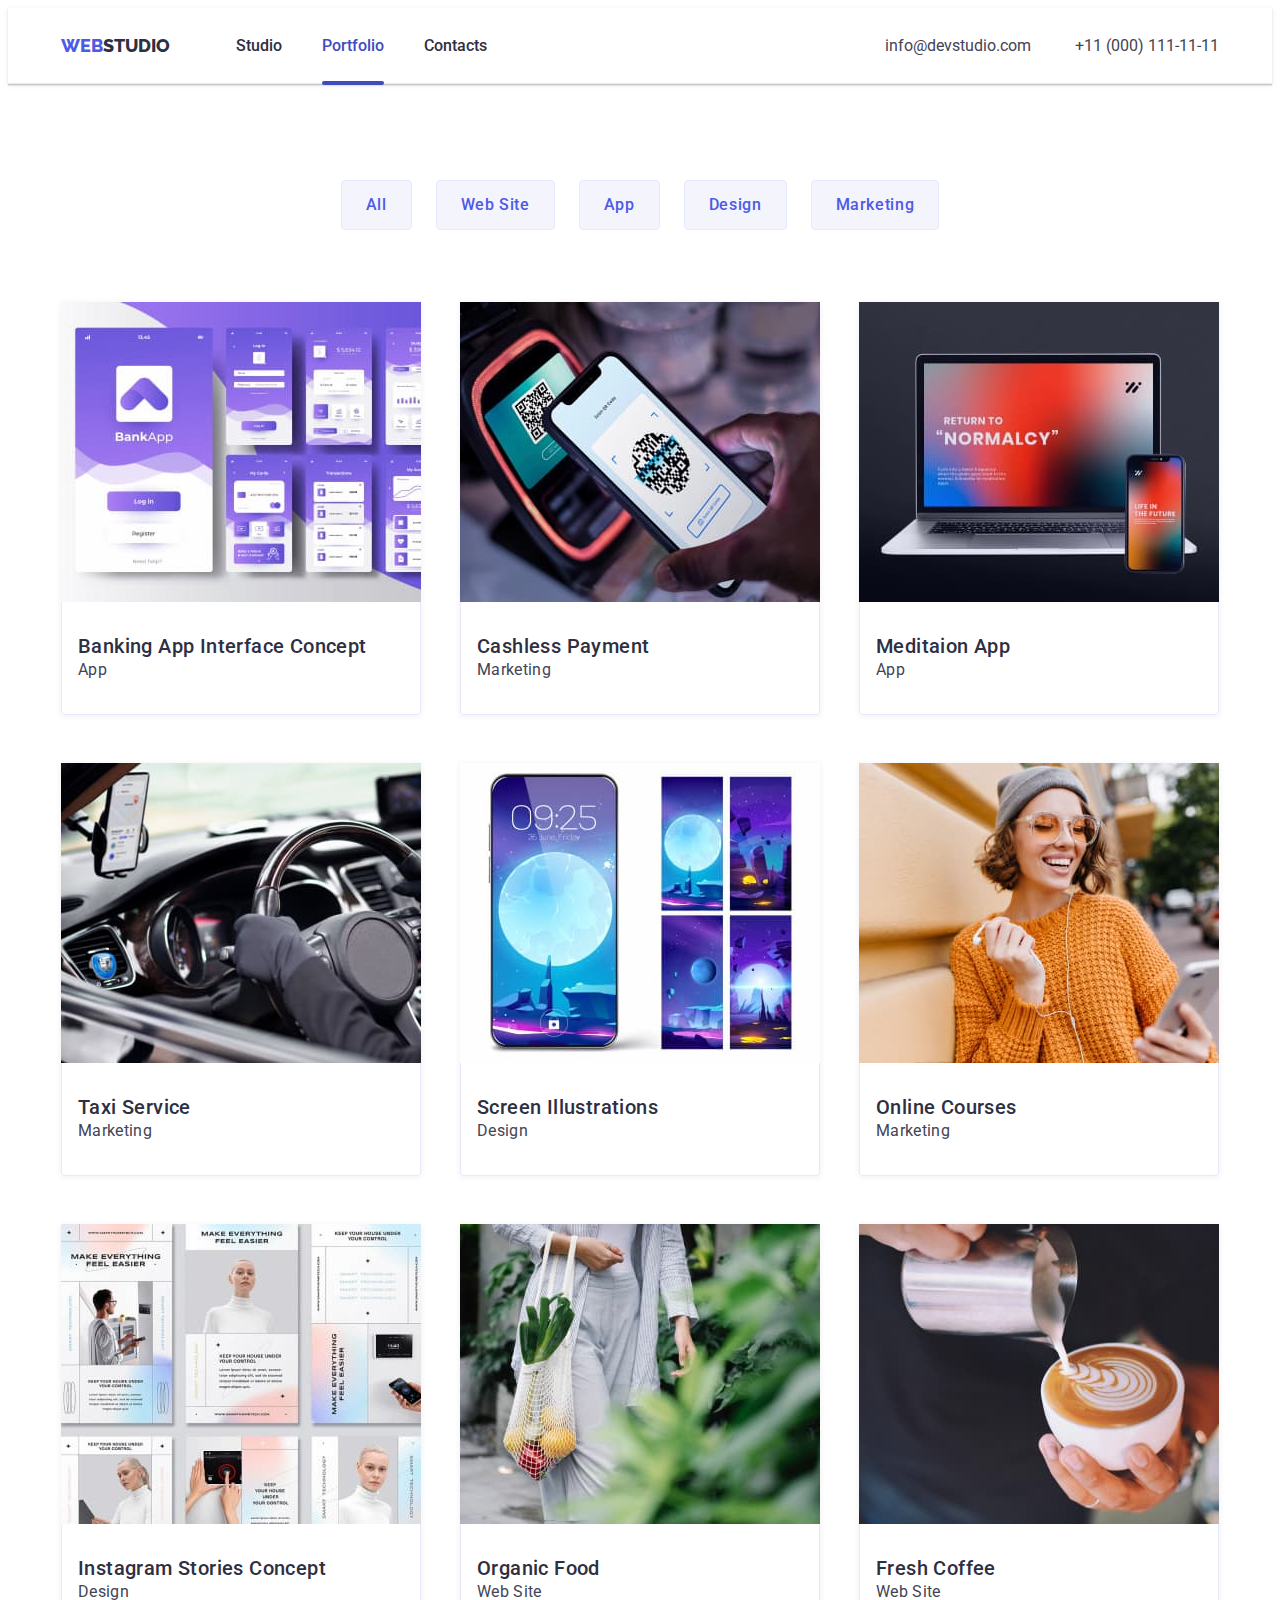
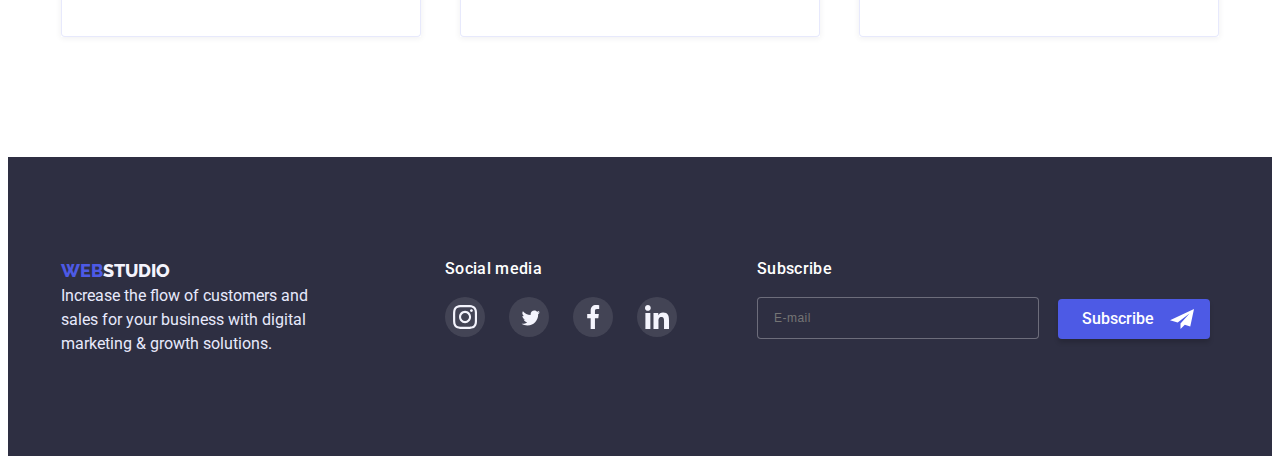
==== portfolio.html @ 5e6bcd5e "Initial commit" ====
<!DOCTYPE html>
<html lang="en">
  <head>
    <meta charset="UTF-8" />
    <meta http-equiv="X-UA-Compatible" content="IE=edge" />
    <meta name="viewport" content="width=device-width, initial-scale=1.0" />
    <title>Portfolio</title>
    <link rel="preconnect" href="https://fonts.googleapis.com" />
    <link rel="preconnect" href="https://fonts.gstatic.com" crossorigin />
    <link
      href="https://fonts.googleapis.com/css2?family=Raleway:wght@800&family=Roboto:wght@400;500;700&display=swap"
      rel="stylesheet"
    />
    <link rel="preconnect" href="https://fonts.googleapis.com" />
    <link rel="preconnect" href="https://fonts.gstatic.com" crossorigin />
    <link
      rel="stylesheet"
      href="https://cdnjs.cloudflare.com/ajax/libs/modern-normalize/1.0.0/modern-normalize.min.css"
      integrity="sha512-ISS7cAi1PEhQ8jnbJpJZMd29NlhNj4AWYyLOSp2CE/CsHxTCu+r+t0D2yoJudVrd0/8fTVPUVDzY5Tvli75u/g=="
      crossorigin="anonymous"
    />
    <link rel="stylesheet" href="./css/styles.css" />
  </head>

  <body class="tmp-brdr">
    <header class="header-section header-line tmp-brdr">
      <div class="container header-justify">
        <nav class="header-navigtion tmp-brdr block">
          <!--переходи по сайту-->
          <a href="./index.html" class="header-logo">
            <span class="header-logo-color">Web</span>Studio</a
          >

          <ul class="header-list list block">
            <li class="header-item tmp-brdr block">
              <a href="./index.html" class="header-link link">Studio</a>
            </li>
            <li class="header-item tmp-brdr block">
              <a href="./portfolio.html" class="header-link link aktive"
                >Portfolio</a
              >
            </li>
            <li class="header-item tmp-brdr block">
              <a href="" class="header-link link">Contacts</a>
            </li>
          </ul>
        </nav>
        <address class="header-retreat-raz">
          <ul class="list link">
            <li class="header-item tmp-brdr block-inline">
              <a href="mailto:info@devstudio.com" class="header-info link"
                >info@devstudio.com</a
              >
            </li>
            <li class="header-item tmp-brdr block-inline">
              <a href="tel:+110001111111" class="header-info link"
                >+11 (000) 111-11-11</a
              >
            </li>
          </ul>
        </address>
      </div>
    </header>

    <main>
      <section class="backdown-to-footer-prtf">
        <div class="container">
          <!--прихований заголовок-->
          <h1 class="visually-hidden">Portfolio</h1>
          <!-- список - набір радіо-кнопок-->

          <ul class="prtf-filtr list tmp-brdr prtf-block">
            <li class="prtf-block-dis">
              <button type="button" class="prtf-button-grunt">All</button>
            </li>
            <li class="prtf-block-dist">
              <button type="button" class="prtf-button-grunt">Web Site</button>
            </li>
            <li class="prtf-block-dist">
              <button type="button" class="prtf-button-grunt">App</button>
            </li>
            <li class="prtf-block-dist">
              <button type="button" class="prtf-button-grunt">Design</button>
            </li>
            <li class="prtf-block-dist">
              <button type="button" class="prtf-button-grunt">Marketing</button>
            </li>
          </ul>

          <!--фото наших робіт CARDS-->

          <ul class="list cards-block">
            <li class="card-list-item">
              <a href="" class="link card">
                <div class="card-list-wrapper">
                  <img                  
                    src="./images/project1-1.jpg"
                    alt="щось"
                    width="360"
                    height="300"
                  />
                  <p class="card-overlay">
                    14 Stylish and User-Friendly App Design Concepts · Task
                    Manager App · Calorie Tracker App · Exotic Fruit Ecommerce
                    App · Cloud Storage App
                  </p>
                </div>
                <div class="card-block-text">
                  <h2 class="cards-name">Banking App Interface Concept</h2>
                  <p class="cards-direction">App</p>
                </div>
              </a>
            </li>

            <li class="card-list-item">
              <a href="" class="link card">
                <div class="card-list-wrapper">
                  <img
                    src="./images/project1-2.jpg"
                    alt="щось"
                    width="360"
                    height="300"
                  />
                  <p class="card-overlay">
                    14 Stylish and User-Friendly App Design Concepts · Task
                    Manager App · Calorie Tracker App · Exotic Fruit Ecommerce
                    App · Cloud Storage App
                  </p>
                </div>
                <div class="card-block-text">
                  <h2 class="cards-name">Cashless Payment</h2>
                  <p class="cards-direction">Marketing</p>
                </div>
              </a>
            </li>

            <li class="card-list-item">
              <a href="" class="link card">
                <div class="card-list-wrapper">
                  <img
                    src="./images/project1-3.jpg"
                    alt="щось"
                    width="360"
                    height="300"
                  />
                  <p class="card-overlay">
                    14 Stylish and User-Friendly App Design Concepts · Task
                    Manager App · Calorie Tracker App · Exotic Fruit Ecommerce
                    App · Cloud Storage App
                  </p>
                </div>
                <div class="card-block-text">
                  <h2 class="cards-name">Meditaion App</h2>
                  <p class="cards-direction">App</p>
                </div>
              </a>
            </li>

            <li class="card-list-item">
              <a href="" class="link card">
                <div class="card-list-wrapper">
                  <img
                    src="./images/project2-1.jpg"
                    alt="щось"
                    width="360"
                    height="300"
                  />
                  <p class="card-overlay">
                    14 Stylish and User-Friendly App Design Concepts · Task
                    Manager App · Calorie Tracker App · Exotic Fruit Ecommerce
                    App · Cloud Storage App
                  </p>
                </div>
                <div class="card-block-text">
                  <h2 class="cards-name">Taxi Service</h2>
                  <p class="cards-direction">Marketing</p>
                </div>
              </a>
            </li>

            <li class="card-list-item">
              <a href="" class="link card">
                <div class="card-list-wrapper">
                  <img
                    src="./images/project2-2.jpg"
                    alt="щось"
                    width="360"
                    height="300"
                  />
                  <p class="card-overlay">
                    14 Stylish and User-Friendly App Design Concepts · Task
                    Manager App · Calorie Tracker App · Exotic Fruit Ecommerce
                    App · Cloud Storage App
                  </p>
                </div>
                <div class="card-block-text">
                  <h2 class="cards-name">Screen Illustrations</h2>
                  <p class="cards-direction">Design</p>
                </div>
              </a>
            </li>

            <li class="card-list-item">
              <a href="" class="link card">
                <div class="card-list-wrapper">
                  <img
                    src="./images/project2-3.jpg"
                    alt="щось"
                    width="360"
                    height="300"
                  />
                  <p class="card-overlay">
                    14 Stylish and User-Friendly App Design Concepts · Task
                    Manager App · Calorie Tracker App · Exotic Fruit Ecommerce
                    App · Cloud Storage App
                  </p>
                </div>
                <div class="card-block-text">
                  <h2 class="cards-name">Online Courses</h2>
                  <p class="cards-direction">Marketing</p>
                </div>
              </a>
            </li>

            <li class="card-list-item">
              <a href="" class="link card">
                <div class="card-list-wrapper">
                  <img
                    src="./images/project3-1.jpg"
                    alt="щось"
                    width="360"
                    height="300"
                  />
                  <p class="card-overlay">
                    14 Stylish and User-Friendly App Design Concepts · Task
                    Manager App · Calorie Tracker App · Exotic Fruit Ecommerce
                    App · Cloud Storage App
                  </p>
                </div>
                <div class="card-block-text">
                  <h2 class="cards-name">Instagram Stories Concept</h2>
                  <p class="cards-direction">Design</p>
                </div>
              </a>
            </li>

            <li class="card-list-item">
              <a href="" class="link card">
                <div class="card-list-wrapper">
                  <img
                    src="./images/project3-2.jpg"
                    alt="щось"
                    width="360"
                    height="300"
                  />
                  <p class="card-overlay">
                    14 Stylish and User-Friendly App Design Concepts · Task
                    Manager App · Calorie Tracker App · Exotic Fruit Ecommerce
                    App · Cloud Storage App
                  </p>
                </div>
                <div class="card-block-text">
                  <h2 class="cards-name">Organic Food</h2>
                  <p class="cards-direction">Web Site</p>
                </div>
              </a>
            </li>

            <li class="card-list-item">
              <a href="" class="link card">
                <div class="card-list-wrapper">
                  <img
                    src="./images/project3-3.jpg"
                    alt="щось"
                    width="360"
                    height="300"
                  />
                  <p class="card-overlay">
                    14 Stylish and User-Friendly App Design Concepts · Task
                    Manager App · Calorie Tracker App · Exotic Fruit Ecommerce
                    App · Cloud Storage App
                  </p>
                </div>
                <div class="card-block-text">
                  <h2 class="cards-name">Fresh Coffee</h2>
                  <p class="cards-direction">Web Site</p>
                </div>
              </a>
            </li>
          </ul>
        </div>
      </section>
    </main>

    <footer class="footer-grunt">
      <!--footer-->

      <div class="container">
        <div class="footer-block-block">
          <div class="footer-block">
            <a href="./portfolio.html" class="footer-logo-color">
              <span class="header-logo-color">Web</span>Studio
            </a>
            <p class="footer-text-color">
              Increase the flow of customers and sales for your business with
              digital marketing & growth solutions.
            </p>
          </div>
          <div class="footer-block-social">
            <h3 class="footer-block-social-title">Social media</h3>
            <ul class="footer-social-list list">
              <li class="footer-social-item">
                <a href="" class="footer-social-link link">
                  <svg class="footer-social-icon" width="24" height="24">
                    <use href="./images/icons.svg#icon-instagram"></use>
                  </svg>
                </a>
              </li>
              <li class="footer-social-item">
                <a href="" class="footer-social-link link">
                  <svg class="footer-social-icon" width="24" height="24">
                    <use href="./images/icons.svg#icon-twitter"></use>
                  </svg>
                </a>
              </li>
              <li class="footer-social-item">
                <a href="" class="footer-social-link link">
                  <svg class="footer-social-icon" width="24" height="24">
                    <use href="./images/icons.svg#icon-facebook"></use>
                  </svg>
                </a>
              </li>
              <li class="footer-social-item">
                <a href="" class="footer-social-link link">
                  <svg class="footer-social-icon" width="24" height="24">
                    <use href="./images/icons.svg#icon-linkedin"></use>
                  </svg>
                </a>
              </li>
            </ul>
          </div>

          <div class="footer-subscribe">
            <form class="footer-subscribe-contact-form">
              <div>
                <label for="email-foot" class="footer-subscribe-label">
                  <span class="footer-subscribe-label-text">Subscribe</span>
                  <div class="footer-subscribe-form-control">
                    <input
                      type="email"
                      class="footer-subscribe-form-input"
                      placeholder="E-mail"
                      name="email"
                      id="email-foot"                      
                    />
                  </label>
                  <div class="footer-subscribe-grop">
                    <button type="submit" class="footer-subscribe-btn footer-subscribe-button">
                      <p class="footer-subscribe-text-btn">Subscribe</p>
                      <svg class="footer-subscribe-btn-icon" width="24" height="24">
                        <use
                          href="./images/icons-optymisov.svg#icon-subscribe"
                        ></use>
                      </svg>
                    </button>
                  </div>
              </div>
            </form>
          </div>
        </div>
      </div>
    </footer>
  </body>
</html>
---- css/styles.css ----
/*кольори сайту*/
:root{
    --main-title-color: #ffffff;
    --accent-color-logo-grunt: #2E2F42;
    --accent-color-logo: #F4F4FD;
    --footer-text-color: #E7E9FC;
    --ourteam-grunt-foto: #F4F4FD;
    --advantages-ourteam-text: #434455;
    --heder-color-info: #434455;
    --color-button-link: #404BBF;
    --color-logo-button: #4D5AE5;
    --card-shadow: 0px 2px 1px -1px rgba(0, 0, 0, 0.2),
    0px 1px 1px 0px rgba(0, 0, 0, 0.14), 0px 1px 3px 0px rgba(0, 0, 0, 0.12);
    --color-tmp-brdr: #transparent ;
    --color-customers-ikons: #8e8f99;
    --color-footer-social-ikons: #f4f4fd;
    --color-footer-social-ikons-grunt-a:  rgba(255, 255, 255, 0.1);
    --color-footer-social-ikons-grunt: #31D0AA;
    --semofor-button-grunt: 300ms cubic-bezier(1, 0.04, 1, 1);
    --semofor-button-grun-customers:  300ms cubic-bezier(1, 0.04, 1, 1);
}



.header-line{
    border-bottom: 1px solid var(--footer-text-color);
    box-shadow: 0px 2px 1px rgba(46, 47, 66, 0.08), 0px 1px 1px rgba(46, 47, 66, 0.16), 0px 1px 6px rgba(46, 47, 66, 0.08);
}



    
.visually-hidden {  
    position: absolute;
    height: 1px;
    margin: -1px;
    border: 0;
    padding: 0;
    white-space: nowrap;
    clip-path: inset(100%);
    clip: rect(0 0 0 0);
    overflow: hidden;
    width: 1px;    
 }

body {
    font-family: 'Roboto' , sans-serif;
    background: var(--main-title-color);
    color: var(--advantages-ourteam-text);
}

h1,
h2,
h3,
h4,
h5,
h6,
p {
    margin: 0;
}

img {
    display: block;
    width: 100%;
    height: auto;
}

ul {
    margin-block-start: 0;
    margin-block-end: 0;
    padding-inline-start: 0;
    box-sizing: initial;
}

/*прибираємо крапочки*/
.list{
    list-style: none;
}

/* відступи і центрування для Li текста*/

.li-inline-block{
    width: 264px;
    display: inline-block; 
} 

.li-block-dist{
    margin-left: 24px;
} 

.li-block-dist:first-child{
    margin-left: 0;
}

/*прибираємо підкреслення і нахил */
.link{
    text-decoration: none;
    font-style: normal;
}

/* тимчасово задаємо кордон елементу */
.tmp-brdr{
    /* outline: 2px solid tomato; */
    outline: 2px solid var(--color-tmp-brdr);
} 

.block{
    display: flex;
    justify-content: space-between;
    align-items: center;
}

.block-inline{
    display: inline-block;
}

.container{
    width: 1158px;
    margin-left: auto;
    margin-right: auto;
    padding-left: 15px;
    padding-right: 15px;
}

.header-section{
    padding-top: 24px;
    padding-bottom: 24px;
    
}

.header-justify{
    display: flex;
    justify-content: space-between;
    align-items: center;
} 

.header-logo{
    font-family: 'Raleway' , sans-serif;    
    font-weight: 800;
    font-size: 18px;
    line-height: 1.5;
    text-transform: uppercase;
    color: var(--accent-color-logo-grunt);
    text-decoration: none;
    margin-right: 26px;
}

.header-logo-color{
    color: var(--color-logo-button); 
}

.header-list{
    margin-block-start: 0;
    margin-block-end: 0;
}

.header-link{      
    font-weight: 500;
    font-size: 16px;
    line-height: 1.5;
    color: var(--accent-color-logo-grunt);
    position: relative; 
}

.header-link:hover,
.header-link:focus{
    color: var(--color-button-link);
}

.header-link.aktive{
    color: var(--color-button-link);
}

.header-link.aktive::after{    
    content: '';
    width: 100%;
    height: 4px;
    border-radius: 4px;
    background-color: var(--color-button-link);
    position: absolute;
    bottom: -27px;
    left: 0;
}

.header-retreat-raz{
    margin-left: 242px;
    margin-block-start: 0;
    margin-block-end: 0;
}

.header-item{
    margin-left: 40px;
    /* position: relative; */
}

.header-info{
    font-size: 16px;
    line-height: 1.5;
    color: var(--heder-color-info);    
}

.header-info:hover,
.header-info:focus{
    color: var(--color-button-link);   
}

/*hero image*/

.hero-section{
    max-width: 1440px;
    margin-left: auto;
    margin-right: auto;
    background-color: var(--accent-color-logo-grunt);
    padding-bottom: 192px;
    padding-top: 192px;
    background-image: linear-gradient(rgba(46, 47, 66, 0.7), rgba(46, 47, 66, 0.7)), url(../images/people-office.jpg);
    background-repeat: no-repeat;
    background-position: center;
    background-size: 1440px;
}

.hero-image{    
    font-weight: 700;
    font-size: 56px;
    line-height: 1.1;
    color: var(--main-title-color);
    text-align: center;
    width: 520px;
    margin: 0 auto;
    padding-bottom: 43px;
}

.hero-image-btn{    
    font-family: 'Roboto' , sans-serif;
    padding: 16px 32px;
    font-weight: 500;
    font-size: 16px;
    line-height: 1.5;
    display: flex;
    align-items: center;
    color: var(--main-title-color);
    margin: 0 auto;
    cursor: pointer;
    border-radius: 4px;
    border: 1px solid var(--color-tmp-brdr);
}

  .hero-button{
    background-color: var(--color-logo-button); 
    transition: var(--semofor-button-grunt);   
}

  .hero-button:hover ,
  .hero-button:focus {
    background-color: var(--color-button-link);
  }
  
   /*переваги*/
.hero-advantages-section{
    margin-left: auto;
    margin-right: auto;
    padding-top: 120px;
    padding-bottom: 120px;
     
}

/*----  діаграма ----*/

.hero-advantages-list{
    display: flex;
    gap: 24px;
    justify-content: center;
    align-items: center;
    margin-bottom: 8px;
    background-color: var(--color-footer-social-ikons);
    border-radius: 4px;
    padding: 24px 0;
    color: var(--accent-color-logo-grunt);
}

.hero-advantages-icon{
    fill: currentColor;
}

/*напрямок*/
.hero-advantages-direction{
    font-weight: 500;
    font-size: 20px;
    line-height: 1.2;
    color: var(--accent-color-logo-grunt);
}

.hero-advantages-text{
    font-size: 16px;
    line-height: 1.5;
    color: var(--advantages-ourteam-text);
}

/*Що ми робимо-напрямок*/
.wedoing-direction-section{
    padding-bottom: 120px;
}

.wedoing-direction-text{
    font-weight: 700;
    font-size: 36px;
    line-height: 1.11;
    letter-spacing: 0.02em;
    color: var(--accent-color-logo-grunt); 
    text-align: center; 
    margin-bottom: 72px; 
}

/*наша команда*/
.ourteam-section{
    padding-top: 120px;
    padding-bottom: 110px;
    background-color: var(--accent-color-logo);
} 

.ourteam-title{
    font-weight: 700;
    font-size: 36px;
    line-height: 1.1;
    color: var(--accent-color-logo-grunt);
    text-align: center;    
    margin-bottom: 72px;
}

.ourteam-item-grunt{
    background: var(--main-title-color);
    box-shadow: 0px 1px 6px rgba(46, 47, 66, 0.08), 0px 1px 1px rgba(46, 47, 66, 0.16), 0px 2px 1px rgba(46, 47, 66, 0.08);
    border-radius: 0px 0px 4px 4px;;
}

.ourteam-block-man{
    padding: 32px 0;
}

.ourteam-name{
    font-weight: 500;
    font-size: 20px;
    line-height: 1.2;
    color: var(--accent-color-logo-grunt);
    text-align: center;
}

.ourteam-function{
    font-size: 16px;
    line-height: 1.5;
    color: var(--advantages-ourteam-text);
    text-align: center;
}

.ourteam-social-list{
    display: flex;
    gap: 24px;
    justify-content: center;
    margin-top: 8px;
}

.ourteam-social-item{
    width: 40px;
    height: 40px;
}

.ourteam-social-link{
    display: flex;
    justify-content: center;
    align-items: center;
    width: 100%;
    height: 100%;
    border-radius: 50%;
    background-color: var(--color-logo-button);
    color: var(--main-title-color);
    transition: var(--semofor-button-grunt);
}

.ourteam-social-link:hover,
.ourteam-social-link:focus{
    background-color: var(--color-button-link);
}

.ourteam-social-icon{
    width: 18px;
    height: 18px;
    fill: currentColor;
}

/*---- наші замовники ----*/

.customers-section{
    padding-top: 130px;
    padding-bottom: 120px;
}

.customers-list{
    display: flex;
    gap: 24px;
    justify-content: center;
}

.customers-title{
    font-weight: 700;
    font-size: 36px;
    line-height: 1.11;
    text-align: center;
    letter-spacing: 0.02em;
    text-transform: capitalize;
    color: var(--accent-color-logo-grunt);
    margin-bottom: 72px;
}

.customers-item{
   
}

.customers-link{
    display: flex;
    justify-content: center;
    align-items: center;
    color: var(--color-customers-ikons);
    border: 1px solid var(--color-customers-ikons);
    border-radius: 4px;
    width: 168px;
    height: 88px;
    transition: color var(--semofor-button-grun-customers), border var(--semofor-button-grun-customers);
}

.customers-link:hover,
.customers-link:focus{
    color: var(--color-button-link);
    border: 1px solid var(--color-button-link)
}

.customers-icon{
    width: 104px;
    height: 56px;
    fill: currentColor;
}




/*footer*/
.footer-grunt{    
    background: var(--accent-color-logo-grunt);
    padding-top: 100px;
    padding-bottom: 100px;
}

.backdown-to-footer-prtf{
    padding-top: 96px;
    padding-bottom: 120px;
}

.footer-block-block{
    display: flex;
}

.footer-block{
    width: 264px;
    display: inline-block;
}  

.footer-logo-color{
    color: var(--accent-color-logo);
    font-family: 'Raleway' , sans-serif;    
    font-weight: 800;
    font-size: 18px;
    line-height: 1.5;
    text-transform: uppercase;
    text-decoration: none;
}

.footer-text-color{
    font-size: 16px;
    line-height: 1.5;
    color: var(--footer-text-color);
}

.footer-block-social{
    display: inline-block;
    margin-left: 120px;
    margin-right: 80px;
}

.footer-block-social-title{
    font-weight: 500;
    font-size: 16px;
    line-height: 1.5;
    letter-spacing: 0.02em;
    color: var(--main-title-color);
    margin-bottom: 16px;

}

.footer-social-list{
    display: flex;
    gap: 24px;
    justify-content: center;
    align-items: center;
    margin-top: 8px;
}

.footer-social-item{
    width: 40px;
    height: 40px; 
}

.footer-social-link{
    display: flex;
    justify-content: center;
    align-items: center;
    width: 100%;
    height: 100%; 
    border-radius: 50%;
    background-color: var(--color-footer-social-ikons-grunt-a);
    color: var(--color-footer-social-ikons);
    transition: background-color var(--semofor-button-grunt), color var(--semofor-button-grunt);
}

.footer-social-link:hover,
.footer-social-link:focus{
    background-color: var(--color-footer-social-ikons-grunt);
    color: var(--accent-color-logo-grunt);
}

.footer-social-icon{
   fill: currentColor;
    width: 24px;
    height: 24px;
}

/* ----- subscribe -----*/

.footer-subscribe{}

.footer-subscribe-contact-form{
    width: 453px;
    height: 80px;
}


.footer-subscribe-form-input{
    min-width: 264px;
    height: 40px;
    padding: 0 0 0 16px;
    border: 1px solid rgba(255, 255, 255, 0.3);
    border-radius: 4px;
    position: absolute;
    bottom: -58px;
    left: 0;
    background-color: #2E2F42;
    font-size: 12px;
    line-height: 2;
    display: flex;
    align-items: center;
    letter-spacing: 0.04em;
    color: rgba(255, 255, 255, 0.6);
}

.footer-subscribe-form-input:focus-visible{
    outline: none;
}

.footer-subscribe-label{
    display: block;
}

.footer-subscribe-label-text{
    font-weight: 500;
    font-size: 16px;
    line-height: 1.5;
    letter-spacing: 0.02em;
    color: #FFFFFF;   
}

.footer-subscribe-form-control{
    position: relative;
}

.footer-subscribe-grop{
    margin-left: 24px;
}

.footer-subscribe-btn{    
    font-family: 'Roboto' , sans-serif;
    padding: 8px 16px 8px 24px;
    font-weight: 500;
    font-size: 16px;
    line-height: 1.5;
    display: flex;
    align-items: center;
    color: var(--main-title-color);
    margin: 0 auto;
    cursor: pointer;
    border-radius: 4px;
    border: 1px solid var(--color-tmp-brdr);
    box-shadow: 0px 4px 4px rgba(0, 0, 0, 0.15);
    position: absolute;
    right: 0;
    bottom: -58px;
}


.footer-subscribe-text-btn{
    max-width: 165px;
    margin-right: 16px;
}

.footer-subscribe-btn-icon{
    background-color: var(--color-logo-button);
    fill: #ffffff;
    transition: var(--semofor-button-grunt);
}

.footer-subscribe-button{
    background-color: var(--color-logo-button); 
    transition: var(--semofor-button-grunt);    
}

.footer-subscribe-button:hover,
.footer-subscribe-button:focus{
    background-color: var(--color-button-link);
}

.footer-subscribe-button:hover  .footer-subscribe-btn-icon,
.footer-subscribe-button:focus  .footer-subscribe-btn-icon{
    background-color: var(--color-button-link);
}


/*------ portfolio -----*/

        /* ----  button  ---- */
.prtf-filtr{
    margin-bottom: 72px;
    justify-content: center;
}

.prtf-block{
    display: flex;
}

.prtf-block-dist{
    margin-left: 24px;
} 

.prtf-block-dist:first-child{
    margin-left: 0;
}


.prtf-button-grunt{
    font-family: 'Roboto' , sans-serif;
    padding: 12px 24px;
    font-weight: 500;
    font-size: 16px;
    line-height: 1.5;
    letter-spacing: 0.04em;
    border-radius: 4px;
    background-color: var(--ourteam-grunt-foto);
    color: var(--color-logo-button);
    border: 1px solid var(--footer-text-color);
    cursor: pointer;
    transition: var(--semofor-button-grunt);
}

.prtf-button-grunt:hover,
.prtf-button-grunt:focus{
    background-color: var(--color-button-link);
    color: var(--ourteam-grunt-foto);
    box-shadow: 0px 3px 1px rgba(0, 0, 0, 0.1), 0px 2px 1px rgba(0, 0, 0, 0.08), 0px 2px 2px rgba(0, 0, 0, 0.12);
    border-color: var(--color-button-link);
}

/* фото наших робіт CARDS */

.cards-block{
    display: flex;
    flex-wrap: wrap;
    justify-content: space-between;
    row-gap: 48px;
}

.card{
    box-shadow: 0px 1px 6px rgba(46, 47, 66, 0.08);
    display: block;
}

.card:hover, 
.card:focus{
    box-shadow: 0px 1px 6px rgba(46, 47, 66, 0.08), 0px 1px 1px rgba(46, 47, 66, 0.16), 0px 2px 1px rgba(46, 47, 66, 0.08);
} 

.card-list-wrapper{
    position: relative;
    overflow: hidden;
}

.card-overlay { 
    position: absolute;  
     left: 0;
     top: 0;
     width: 100%;
     height: 100%;
    font-size: 16px;
    line-height: 1.5;
    letter-spacing: 0.02em;
    color: #F4F4FD;
    background: var(--color-logo-button);
    padding-top: 40px;
    padding-left: 32px;
    padding-right: 32px;
    padding-bottom: 164px;
    overflow: auto;
    transform:translate(0, 100%);
    transition: transform 500ms linear;
}

.card-list-item:hover .card-overlay{
    transform:translate(0, 0);
}

.card-block-text{
    padding: 32px 0 32px 16px;
    border-bottom-left-radius: 4px;
    border-bottom-right-radius: 4px;
    overflow: hidden; 
    border-left: 1px solid #E7E9FC;
    border-right: 1px solid #E7E9FC;
    border-bottom: 1px solid #E7E9FC;
}

.cards-name{    
    font-weight: 500;
    font-size: 20px;
    line-height: 1.2;
    letter-spacing: 0.02em; 
    color: var(--accent-color-logo-grunt);   
}

.cards-direction{
    font-size: 16px;
    letter-spacing: 0.02em;    
    line-height: 1.5;
    color: var(--advantages-ourteam-text);    
}

/*----- modal Window -----*/

.modal-backdrop{
    position: fixed;
    top: 0;
    left: 0;
    z-index: 100;
    width: 100%;
    height: 100%;
    background-color: rgba(46, 47, 66, 0.4);
    transition: opacity 750ms cubic-bezier(0.4, 0, 0.2, 1), visibility 750ms cubic-bezier(0.4, 0, 0.2, 1);  
}

.modal-modal{
    width: 408px;
    height: 584px;
    background-color: #FCFCFC;
    box-shadow: 0px 1px 1px rgba(0, 0, 0, 0.14), 0px 1px 3px rgba(0, 0, 0, 0.12), 0px 2px 1px rgba(0, 0, 0, 0.2);
    border-radius: 4px;
    position: absolute;
    top: 50%;
    left: 50%;
    transform: translate(-50%, -50%);
}

.modal-close-btn{
    position: absolute;
    top: 24px;
    right: 24px;
    display: flex;
    justify-content: center;
    align-items: center;
    background: #E7E9FC;
    border: 1px solid rgba(0, 0, 0, 0.1);
    padding: 0;
    border-radius: 50%;
    height: 24px;
    width: 24px;
    cursor: pointer;
    transition: var(--semofor-button-grunt);
}

.modal-close-btn-icon{    
    background: #E7E9FC;
    /* outline: none; */
    transition: var(--semofor-button-grunt);
}

.modal-close-btn:hover,
.modal-close-btn:focus{
    border-color: var(--color-button-link);
    background-color: var(--color-button-link);
}

.modal-close-btn:hover  .modal-close-btn-icon,
.modal-close-btn:focus  .modal-close-btn-icon{
    background-color: var(--color-button-link);
    fill: var(--footer-text-color);
} 

.modal-backdrop.is-hidden{
    visibility: hidden;
    opacity: 0;
    pointer-events: none;

}

.modal-grup{
    margin-top: 70px;
    margin-bottom: 26px;
}

.modal-grup-text{
    font-weight: 500;
    font-size: 16px;
    line-height: 1.5;
    text-align: center;
    letter-spacing: 0.02em;
    color: #2E2F42;
    /* margin-block-start: 0;
    margin-block-end: 0;
    width: 360px; */
    height: 24px;
    margin-bottom: 16px;
}

.modal-contact-form{
    width: 360px;
    min-height: 300px;
    margin: 0 auto;
    margin-bottom: 8px;
    /* border: none; */
}

.modal-label{
    display: block;
}

.modal-label-text{
    font-size: 12px;
    line-height: 1.33;
    letter-spacing: 0.04em;
    color: #8E8F99;    
}

.modal-form-control{
    position: relative;
}

.modal-contact-form-input{
    width: 100%;
    height: 40px;
    margin-bottom: 8px;
    padding-left: 40px;
    border: 1px solid rgba(33, 33, 33, 0.2);
    outline:none;
    border-radius: 4px;
}

.modal-contact-form-input:focus,
.modal-contact-form-input:hover{
    border-color: var(--color-logo-button);
}

.modal-contact-form-input:focus + .modal-icon{
    fill: var(--color-logo-button);
}

.modal-icon{  
    display: flex;  
    fill: currentColor;
    width: 22px;
    height: 24px;   
    position: absolute;   
    left: 10px;
    top: 42%;
    transform: translateY(-50%);
}

.modal-for-message{
    width: 100%;
    min-height: 120px;
    margin-bottom: 16px;
    padding: 10px;
    resize: none;
    border: 1px solid rgba(33, 33, 33, 0.2);
}

.modal-for-message:focus-visible{
    outline: none;
}

.modal-for-message:focus, 
.modal-for-message:hover{
    border-color: var(--color-logo-button); 
} 

.modal-form-check{
        
}

.modal-form-check-privacy{
    font-size: 12px;
    line-height: 1.33;
    letter-spacing: 0.04em;
    color: #757575;
    text-align: right;
    display: flex;
    align-items: center;
    margin-bottom: 24px;
}

.modal-form-check-privacy-line{
    text-decoration-line: underline;
    color: #4D5AE5;
}

.modal-form-check-privacy::before{
    display: block;
    width: 16px;
    height: 16px;
    border: 1px solid var(--accent-color-logo-grunt);
    content: '';
    cursor: pointer;
    border-radius: 4px;
    margin-right: 8px;
}

.modal-form-check:checked + .modal-form-check-privacy::before{
    background-image: url(../images/Property-click.svg);
    transition: var(--semofor-button-grunt);
}

.modal-form-check:hover + .modal-form-check-privacy::before,
.modal-form-check:focus + .modal-form-check-privacy::before{
    outline: 1.25px solid #9747FF;
    transition:  var(--semofor-button-grunt);
}

.modal-image-btn{    
    font-family: 'Roboto' , sans-serif;
    padding: 16px 32px;
    font-weight: 500;
    font-size: 16px;
    line-height: 1.5;
    display: flex;
    align-items: center;
    color: var(--main-title-color);
    margin: 0 auto;
    cursor: pointer;
    border-radius: 4px;
    border: 1px solid var(--color-tmp-brdr);
    box-shadow: 0px 4px 4px rgba(0, 0, 0, 0.15);
}

.modal-text-btn{
    min-width: 105px;
}

.modal-button{
    background-color: var(--color-logo-button); 
    transition: var(--semofor-button-grunt);    
}

.modal-button:hover ,
.modal-button:focus {
    background-color: var(--color-button-link);
  }
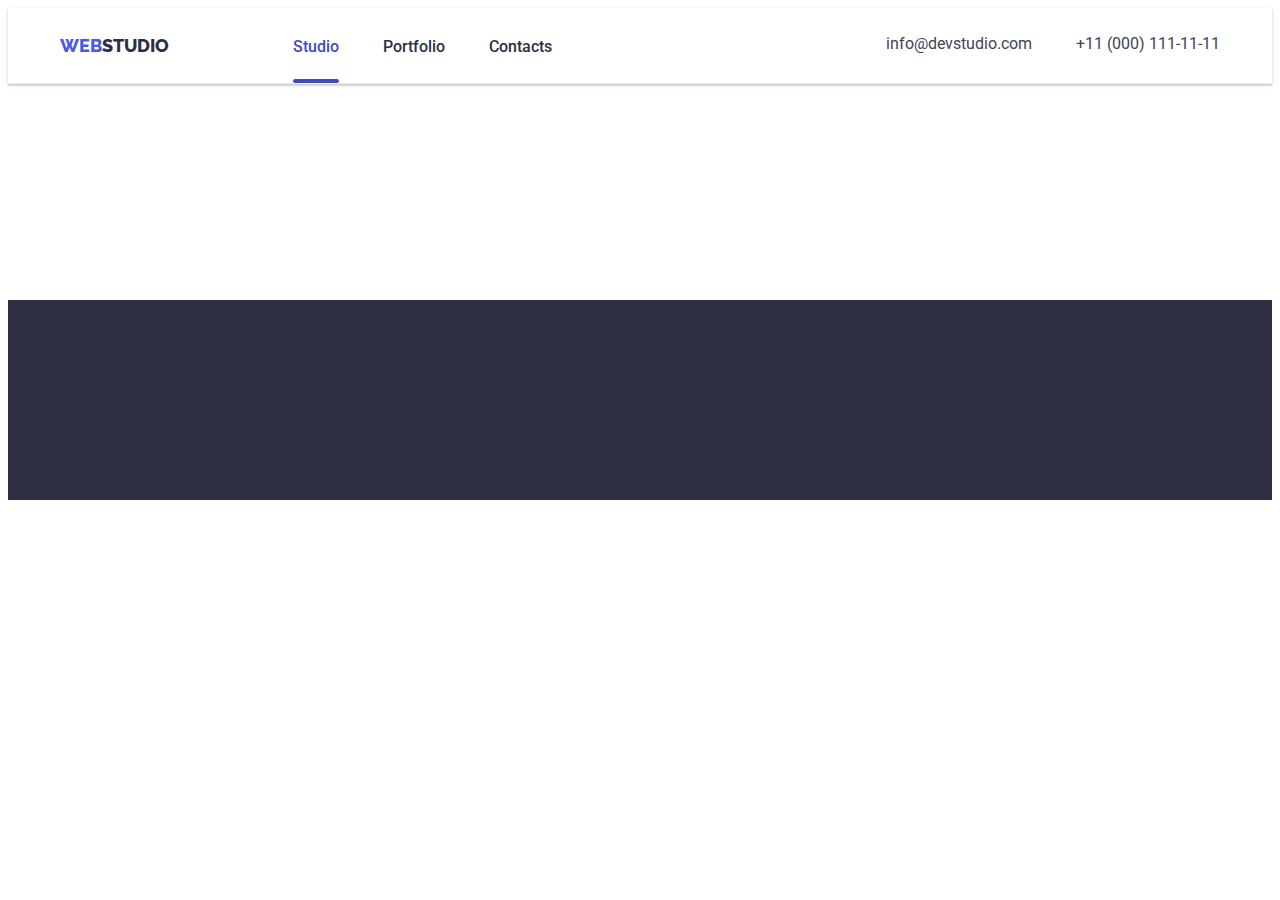
==== commit 37920190: "initial commit" ====
--- a/portfolio.html
+++ b/portfolio.html
@@ -19,34 +19,47 @@
       integrity="sha512-ISS7cAi1PEhQ8jnbJpJZMd29NlhNj4AWYyLOSp2CE/CsHxTCu+r+t0D2yoJudVrd0/8fTVPUVDzY5Tvli75u/g=="
       crossorigin="anonymous"
     />
+    <link rel="stylesheet" href="./css/modal.css" />
+    <link rel="stylesheet" href="./css/tablet.css" />
+    <link rel="stylesheet" href="./css/desktop.css" />
     <link rel="stylesheet" href="./css/styles.css" />
   </head>
 
   <body class="tmp-brdr">
     <header class="header-section header-line tmp-brdr">
-      <div class="container header-justify">
-        <nav class="header-navigtion tmp-brdr block">
-          <!--переходи по сайту-->
-          <a href="./index.html" class="header-logo">
-            <span class="header-logo-color">Web</span>Studio</a
-          >
-
-          <ul class="header-list list block">
-            <li class="header-item tmp-brdr block">
-              <a href="./index.html" class="header-link link">Studio</a>
-            </li>
-            <li class="header-item tmp-brdr block">
-              <a href="./portfolio.html" class="header-link link aktive"
-                >Portfolio</a
-              >
-            </li>
-            <li class="header-item tmp-brdr block">
-              <a href="" class="header-link link">Contacts</a>
-            </li>
-          </ul>
-        </nav>
+      <div class="container header-flex">
+        <div class="header-justify">
+          <nav class="tmp-brdr block block-modal">
+            <!--переходи по сайту-->
+            <a href="./index.html" class="header-logo">
+              <span class="header-logo-color">Web</span>Studio</a
+            >
+
+            <ul class="header-list list block">
+              <li class="header-item tmp-brdr block">
+                <a href="./index.html" class="header-link link aktive"
+                  >Studio</a
+                >
+              </li>
+              <li class="header-item tmp-brdr block">
+                <a href="./portfolio.html" class="header-link link"
+                  >Portfolio</a
+                >
+              </li>
+              <li class="header-item tmp-brdr block">
+                <a href="" class="header-link link">Contacts</a>
+              </li>
+            </ul>
+          </nav>
+          <button type="button" class="modal-menu-button">
+            <svg class="modal-burger-color" width="32" height="32">
+              <use href="./images/icons-optymisov.svg#icon-burger-menu"></use>
+            </svg>
+          </button>
+        </div>
+
         <address class="header-retreat-raz">
-          <ul class="list link">
+          <ul class="list link header-list-address">
             <li class="header-item tmp-brdr block-inline">
               <a href="mailto:info@devstudio.com" class="header-info link"
                 >info@devstudio.com</a
@@ -69,7 +82,7 @@
           <h1 class="visually-hidden">Portfolio</h1>
           <!-- список - набір радіо-кнопок-->
 
-          <ul class="prtf-filtr list tmp-brdr prtf-block">
+          <!-- <ul class="prtf-filtr list tmp-brdr prtf-block">
             <li class="prtf-block-dis">
               <button type="button" class="prtf-button-grunt">All</button>
             </li>
@@ -85,11 +98,11 @@
             <li class="prtf-block-dist">
               <button type="button" class="prtf-button-grunt">Marketing</button>
             </li>
-          </ul>
+          </ul> -->
 
           <!--фото наших робіт CARDS-->
 
-          <ul class="list cards-block">
+          <!-- <ul class="list cards-block">
             <li class="card-list-item">
               <a href="" class="link card">
                 <div class="card-list-wrapper">
@@ -287,15 +300,14 @@
                 </div>
               </a>
             </li>
-          </ul>
+          </ul> -->
         </div>
       </section>
     </main>
 
     <footer class="footer-grunt">
-      <!--footer-->
-
-      <div class="container">
+      
+      <!-- <div class="container">
         <div class="footer-block-block">
           <div class="footer-block">
             <a href="./portfolio.html" class="footer-logo-color">
@@ -338,9 +350,9 @@
                 </a>
               </li>
             </ul>
-          </div>
-
-          <div class="footer-subscribe">
+          </div> -->
+
+          <!-- <div class="footer-subscribe">
             <form class="footer-subscribe-contact-form">
               <div>
                 <label for="email-foot" class="footer-subscribe-label">
@@ -366,7 +378,7 @@
                   </div>
               </div>
             </form>
-          </div>
+          </div> -->
         </div>
       </div>
     </footer>
--- a/css/modal.css
+++ b/css/modal.css
@@ -0,0 +1,75 @@
+.container{
+    width: 100%;  
+    padding-left: 16px;
+    padding-right: 16px;
+    /* background-color: rgb(176, 205, 205); */
+} 
+
+@media screen and (min-width: 480px) {
+    .container{
+        width: 428px;
+        margin-left: auto;
+        margin-right: auto;
+    }
+    
+}
+
+@media screen and (min-width: 767px) {
+    .modal-menu-button{
+        display: none;
+    }
+    .header-section{
+        padding-top: 16px;
+        padding-bottom: 16px;        
+    }
+}
+
+button{
+    padding: 0;
+    border-width: 0;
+    /* writing-mode: 0; */
+}
+
+.modal-burger-color{
+    /* fill: currentColor; */
+    background-color: #fff;
+    width: 40px;
+    height: 32px;
+}
+
+@media screen and (max-width: 767px) {
+    .header-list{
+        display: none;
+    }
+}
+
+@media screen and (max-width: 767px) {
+    .header-list-address{
+        display: none;
+    }
+}
+
+ .header-justify{
+    display: flex;
+    justify-content: space-between;
+    align-items: center;
+} 
+
+/*hero image*/
+
+.hero-section{
+    background-image: linear-gradient(rgba(46, 47, 66, 0.7), rgba(46, 47, 66, 0.7)),url(../images/mobile-hero-img-1x.jpg);
+    height: 432px;
+}
+
+@media screen and (min-device-pixel-ratio: 2) and  (max-width: 767px), 
+screen and (min-resolution: 192dpi) and  (max-width: 767px),
+screen and (min-resolution: 2dppx) and  (max-width: 767px)
+{
+    .hero-section{
+        background-image: linear-gradient(rgba(46, 47, 66, 0.7), rgba(46, 47, 66, 0.7)),url(../images/mobile-hero-img-2x.jpg);
+        height: 432px;
+    }
+}
+ 
+
--- a/css/tablet.css
+++ b/css/tablet.css
@@ -0,0 +1,49 @@
+.container{
+    /* width: 100%;  
+    padding-left: 16px;
+    padding-right: 16px; */
+} 
+
+@media screen and (min-width: 767px) {
+    .container{
+        width: 736px;
+        /* background-color: rgb(128, 174, 128); */
+    }
+    .block{
+        display: inline-block;
+    }
+    .header-item{
+        margin-left: 40px;
+    }
+    .header-info{
+        font-size: 12px;
+        line-height: 1.33;        
+    }
+    .header-flex{
+        display: flex;
+        justify-content: space-between;        
+    }
+    .header-logo{
+        margin-right: 80px;
+    }
+
+}  
+
+/*hero image*/
+
+@media screen and (min-width: 767px) {
+    .hero-section{
+        background-image: linear-gradient(rgba(46, 47, 66, 0.7), rgba(46, 47, 66, 0.7)),url(../images/tablet-hero-img-1x.jpg);
+        height: 436px;
+    }
+}
+
+@media screen and (min-device-pixel-ratio: 2) and  (min-width: 767px), 
+screen and (min-resolution: 192dpi) and  (min-width: 767px),
+screen and (min-resolution: 2dppx) and  (min-width: 767px)
+{
+    .hero-section{
+        background-image: linear-gradient(rgba(46, 47, 66, 0.7), rgba(46, 47, 66, 0.7)),url(../images/tablet-hero-img-2x.jpg);
+        height: 436px;
+    }
+}
--- a/css/desktop.css
+++ b/css/desktop.css
@@ -0,0 +1,46 @@
+.container{
+    /* width: 100%;  
+    padding-left: 16px;
+    padding-right: 16px; */
+} 
+
+@media screen and (min-width: 1200px) {
+    .container{
+        width: 1160px;
+        /* background-color: rgb(138, 138, 181); */
+    }
+}
+
+@media screen and (min-width: 1200px) {
+    .header-section{
+        padding-top: 24px;
+        padding-bottom: 24px;        
+    }
+    .block-inline{
+        display: inline-block;
+    }
+    .header-info{
+        font-size: 16px;
+        line-height: 1.5;         
+    }
+}
+
+/*hero image*/
+
+@media screen and (min-width: 1200px) {
+    .hero-section{
+        /* min-width: 1440px; */
+        background-image: linear-gradient(rgba(46, 47, 66, 0.7), rgba(46, 47, 66, 0.7)),url(../images/desktop-hero-img-1x.jpg);
+        height: 600px;
+    }
+}
+
+@media screen and (min-device-pixel-ratio: 2) and  (min-width: 1200px), 
+screen and (min-resolution: 192dpi) and  (min-width: 1200px),
+screen and (min-resolution: 2dppx) and  (min-width: 1200px)
+{
+    .hero-section{
+        background-image: linear-gradient(rgba(46, 47, 66, 0.7), rgba(46, 47, 66, 0.7)),url(../images/desktop-hero-img-2x.jpg);
+        height: 600px;
+    }
+}--- a/css/styles.css
+++ b/css/styles.css
@@ -24,7 +24,7 @@
 
 .header-line{
     border-bottom: 1px solid var(--footer-text-color);
-    box-shadow: 0px 2px 1px rgba(46, 47, 66, 0.08), 0px 1px 1px rgba(46, 47, 66, 0.16), 0px 1px 6px rgba(46, 47, 66, 0.08);
+    box-shadow: 0px 2px 1px rgba(46, 47, 66, 0.08), 0px 1px 2px rgba(46, 47, 66, 0.16), 0px 1px 6px rgba(46, 47, 66, 0.08);
 }
 
 
@@ -86,7 +86,7 @@
 
 .li-block-dist{
     margin-left: 24px;
-} 
+}  
 
 .li-block-dist:first-child{
     margin-left: 0;
@@ -104,7 +104,7 @@
     outline: 2px solid var(--color-tmp-brdr);
 } 
 
-.block{
+ /* .block{
     display: flex;
     justify-content: space-between;
     align-items: center;
@@ -112,10 +112,10 @@
 
 .block-inline{
     display: inline-block;
-}
-
-.container{
-    width: 1158px;
+} */
+
+/*.container{
+    max-width: 1158px;
     margin-left: auto;
     margin-right: auto;
     padding-left: 15px;
@@ -126,13 +126,13 @@
     padding-top: 24px;
     padding-bottom: 24px;
     
-}
-
-.header-justify{
+}*/
+
+/* .header-justify{
     display: flex;
     justify-content: space-between;
     align-items: center;
-} 
+}    */
 
 .header-logo{
     font-family: 'Raleway' , sans-serif;    
@@ -142,7 +142,7 @@
     text-transform: uppercase;
     color: var(--accent-color-logo-grunt);
     text-decoration: none;
-    margin-right: 26px;
+     
 }
 
 .header-logo-color{
@@ -182,7 +182,7 @@
     left: 0;
 }
 
-.header-retreat-raz{
+/* .header-retreat-raz{
     margin-left: 242px;
     margin-block-start: 0;
     margin-block-end: 0;
@@ -190,12 +190,10 @@
 
 .header-item{
     margin-left: 40px;
-    /* position: relative; */
-}
+    
+} */
 
 .header-info{
-    font-size: 16px;
-    line-height: 1.5;
     color: var(--heder-color-info);    
 }
 
@@ -207,19 +205,19 @@
 /*hero image*/
 
 .hero-section{
-    max-width: 1440px;
+    
     margin-left: auto;
     margin-right: auto;
     background-color: var(--accent-color-logo-grunt);
-    padding-bottom: 192px;
-    padding-top: 192px;
-    background-image: linear-gradient(rgba(46, 47, 66, 0.7), rgba(46, 47, 66, 0.7)), url(../images/people-office.jpg);
+    /* padding-bottom: 192px;
+    padding-top: 192px; */
+     /* background-image: linear-gradient(rgba(46, 47, 66, 0.7), rgba(46, 47, 66, 0.7)); */
     background-repeat: no-repeat;
     background-position: center;
-    background-size: 1440px;
-}
-
-.hero-image{    
+    /* background-size: 1440px; */
+}
+
+/* .hero-image{    
     font-weight: 700;
     font-size: 56px;
     line-height: 1.1;
@@ -228,7 +226,7 @@
     width: 520px;
     margin: 0 auto;
     padding-bottom: 43px;
-}
+} */
 
 .hero-image-btn{    
     font-family: 'Roboto' , sans-serif;
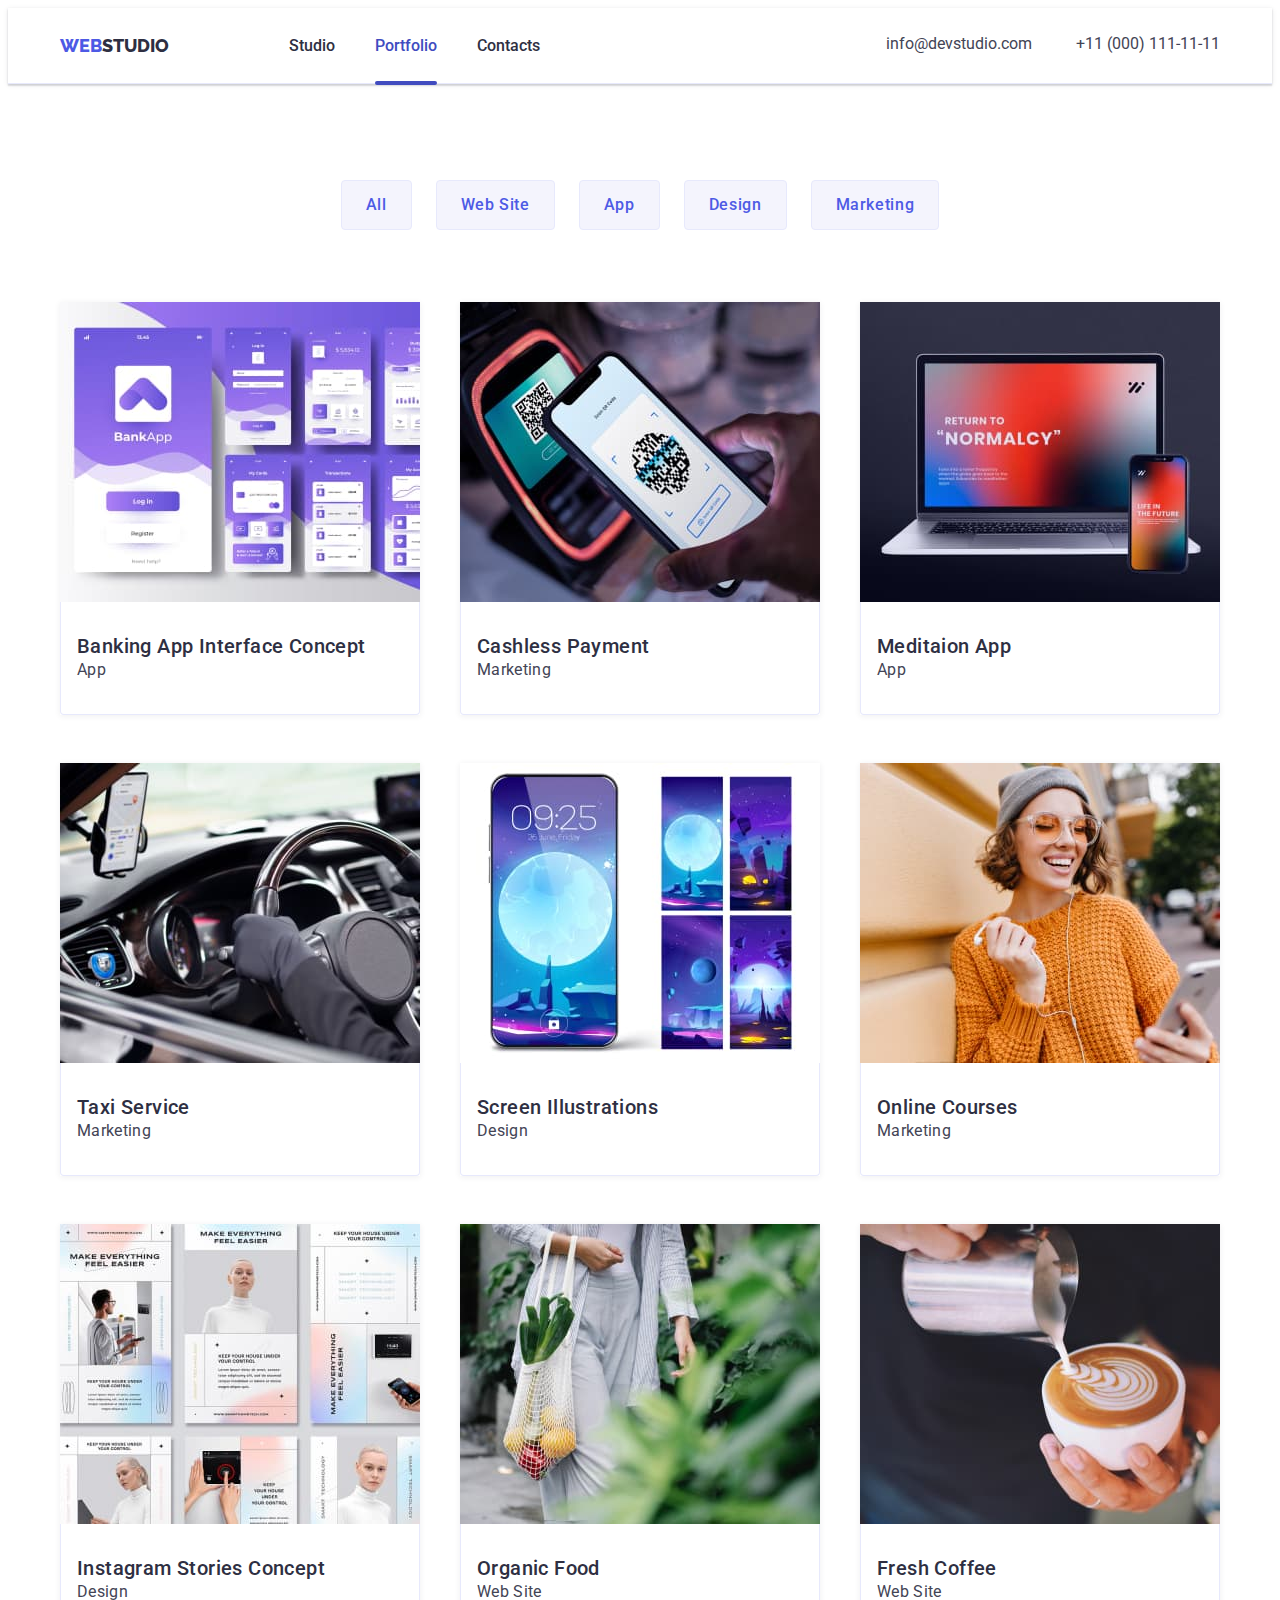
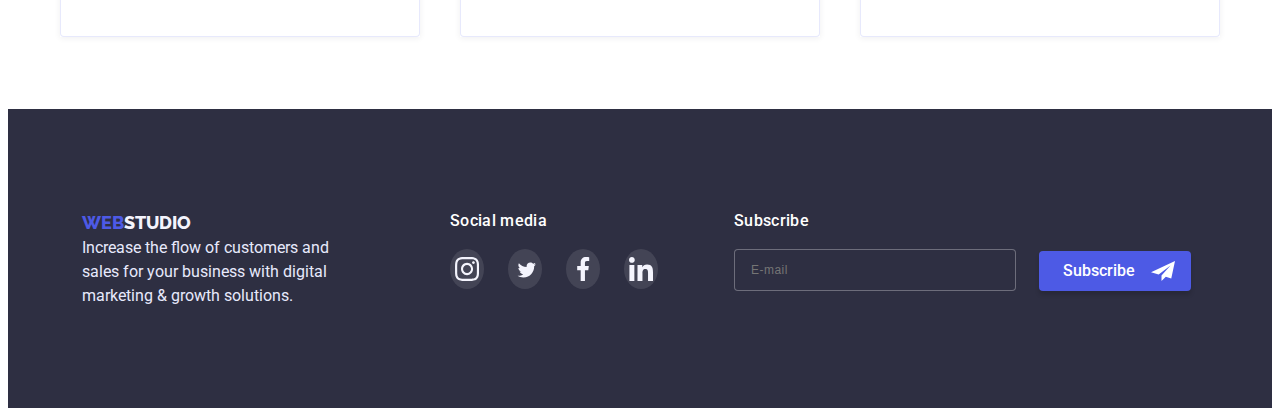
==== commit 834798c4: "initial portfol" ====
--- a/portfolio.html
+++ b/portfolio.html
@@ -37,12 +37,10 @@
 
             <ul class="header-list list block">
               <li class="header-item tmp-brdr block">
-                <a href="./index.html" class="header-link link aktive"
-                  >Studio</a
-                >
+                <a href="./index.html" class="header-link link">Studio</a>
               </li>
               <li class="header-item tmp-brdr block">
-                <a href="./portfolio.html" class="header-link link"
+                <a href="./portfolio.html" class="header-link link aktive"
                   >Portfolio</a
                 >
               </li>
@@ -76,13 +74,13 @@
     </header>
 
     <main>
-      <section class="backdown-to-footer-prtf">
+      <section class="backdown-to-prtf">
         <div class="container">
           <!--прихований заголовок-->
           <h1 class="visually-hidden">Portfolio</h1>
           <!-- список - набір радіо-кнопок-->
 
-          <!-- <ul class="prtf-filtr list tmp-brdr prtf-block">
+          <ul class="prtf-filtr list tmp-brdr prtf-block">
             <li class="prtf-block-dis">
               <button type="button" class="prtf-button-grunt">All</button>
             </li>
@@ -98,20 +96,43 @@
             <li class="prtf-block-dist">
               <button type="button" class="prtf-button-grunt">Marketing</button>
             </li>
-          </ul> -->
+          </ul>
 
           <!--фото наших робіт CARDS-->
 
-          <!-- <ul class="list cards-block">
-            <li class="card-list-item">
-              <a href="" class="link card">
-                <div class="card-list-wrapper">
-                  <img                  
-                    src="./images/project1-1.jpg"
-                    alt="щось"
-                    width="360"
-                    height="300"
-                  />
+          <ul class="list cards-block">
+            <li class="card-list-item">
+              <a href="" class="link card">
+                <div class="card-list-wrapper">
+                  <picture>
+                    <source
+                      media="(min-width: 1200px)"
+                      srcset="
+                        ./images/desktop-banking.jpg    1x,
+                        ./images/desktop-banking@2x.jpg 2x
+                      "
+                    />
+                    <source
+                      media="(min-width: 767px)"
+                      srcset="
+                        ./images/tablet-banking.jpg    1x,
+                        ./images/tablet-banking@2x.jpg 2x
+                      "
+                    />
+                    <source
+                      media="(max-width: 767px)"
+                      srcset="
+                        ./images/mobile-banking.jpg    1x,
+                        ./images/mobile-banking@2x.jpg 2x
+                      "
+                    />
+                    <img
+                      src="./images/project1-1.jpg"
+                      alt="щось"
+                      width="360"
+                      height="300"
+                    />
+                  </picture>
                   <p class="card-overlay">
                     14 Stylish and User-Friendly App Design Concepts · Task
                     Manager App · Calorie Tracker App · Exotic Fruit Ecommerce
@@ -128,12 +149,35 @@
             <li class="card-list-item">
               <a href="" class="link card">
                 <div class="card-list-wrapper">
-                  <img
-                    src="./images/project1-2.jpg"
-                    alt="щось"
-                    width="360"
-                    height="300"
-                  />
+                  <picture>
+                    <source
+                      media="(min-width: 1200px)"
+                      srcset="
+                        ./images/desktop-cashless.jpg    1x,
+                        ./images/desktop-cashless@2x.jpg 2x
+                      "
+                    />
+                    <source
+                      media="(min-width: 767px)"
+                      srcset="
+                        ./images/tablet-cashless.jpg    1x,
+                        ./images/tablet-cashless@2x.jpg 2x
+                      "
+                    />
+                    <source
+                      media="(max-width: 767px)"
+                      srcset="
+                        ./images/mobile-cashless.jpg    1x,
+                        ./images/mobile-cashless@2x.jpg 2x
+                      "
+                    />
+                    <img
+                      src="./images/project1-2.jpg"
+                      alt="щось"
+                      width="360"
+                      height="300"
+                    />
+                  </picture>
                   <p class="card-overlay">
                     14 Stylish and User-Friendly App Design Concepts · Task
                     Manager App · Calorie Tracker App · Exotic Fruit Ecommerce
@@ -150,12 +194,35 @@
             <li class="card-list-item">
               <a href="" class="link card">
                 <div class="card-list-wrapper">
-                  <img
-                    src="./images/project1-3.jpg"
-                    alt="щось"
-                    width="360"
-                    height="300"
-                  />
+                  <picture>
+                    <source
+                      media="(min-width: 1200px)"
+                      srcset="
+                        ./images/desktop-meditaion.jpg    1x,
+                        ./images/desktop-meditaion@2x.jpg 2x
+                      "
+                    />
+                    <source
+                      media="(min-width: 767px)"
+                      srcset="
+                        ./images/tablet-meditaion.jpg    1x,
+                        ./images/tablet-meditaion@2x.jpg 2x
+                      "
+                    />
+                    <source
+                      media="(max-width: 767px)"
+                      srcset="
+                        ./images/mobile-meditaion.jpg    1x,
+                        ./images/mobile-meditaion@2x.jpg 2x
+                      "
+                    />
+                    <img
+                      src="./images/project1-3.jpg"
+                      alt="щось"
+                      width="360"
+                      height="300"
+                    />
+                  </picture>
                   <p class="card-overlay">
                     14 Stylish and User-Friendly App Design Concepts · Task
                     Manager App · Calorie Tracker App · Exotic Fruit Ecommerce
@@ -172,12 +239,35 @@
             <li class="card-list-item">
               <a href="" class="link card">
                 <div class="card-list-wrapper">
-                  <img
-                    src="./images/project2-1.jpg"
-                    alt="щось"
-                    width="360"
-                    height="300"
-                  />
+                  <picture>
+                    <source
+                      media="(min-width: 1200px)"
+                      srcset="
+                        ./images/desktop-taxi.jpg    1x,
+                        ./images/desktop-taxi@2x.jpg 2x
+                      "
+                    />
+                    <source
+                      media="(min-width: 767px)"
+                      srcset="
+                        ./images/tablet-taxi.jpg    1x,
+                        ./images/tablet-taxi@2x.jpg 2x
+                      "
+                    />
+                    <source
+                      media="(max-width: 767px)"
+                      srcset="
+                        ./images/mobile-taxi.jpg    1x,
+                        ./images/mobile-taxi@2x.jpg 2x
+                      "
+                    />
+                    <img
+                      src="./images/project2-1.jpg"
+                      alt="щось"
+                      width="360"
+                      height="300"
+                    />
+                  </picture>
                   <p class="card-overlay">
                     14 Stylish and User-Friendly App Design Concepts · Task
                     Manager App · Calorie Tracker App · Exotic Fruit Ecommerce
@@ -194,12 +284,35 @@
             <li class="card-list-item">
               <a href="" class="link card">
                 <div class="card-list-wrapper">
-                  <img
-                    src="./images/project2-2.jpg"
-                    alt="щось"
-                    width="360"
-                    height="300"
-                  />
+                  <picture>
+                    <source
+                      media="(min-width: 1200px)"
+                      srcset="
+                        ./images/desktop-screen.jpg    1x,
+                        ./images/desktop-screen@2x.jpg 2x
+                      "
+                    />
+                    <source
+                      media="(min-width: 767px)"
+                      srcset="
+                        ./images/tablet-screen.jpg    1x,
+                        ./images/tablet-screen@2x.jpg 2x
+                      "
+                    />
+                    <source
+                      media="(max-width: 767px)"
+                      srcset="
+                        ./images/mobile-screen.jpg    1x,
+                        ./images/mobile-screen@2x.jpg 2x
+                      "
+                    />
+                    <img
+                      src="./images/project2-2.jpg"
+                      alt="щось"
+                      width="360"
+                      height="300"
+                    />
+                  </picture>
                   <p class="card-overlay">
                     14 Stylish and User-Friendly App Design Concepts · Task
                     Manager App · Calorie Tracker App · Exotic Fruit Ecommerce
@@ -216,12 +329,35 @@
             <li class="card-list-item">
               <a href="" class="link card">
                 <div class="card-list-wrapper">
-                  <img
-                    src="./images/project2-3.jpg"
-                    alt="щось"
-                    width="360"
-                    height="300"
-                  />
+                  <picture>
+                    <source
+                      media="(min-width: 1200px)"
+                      srcset="
+                        ./images/desktop-courses.jpg    1x,
+                        ./images/desktop-courses@2x.jpg 2x
+                      "
+                    />
+                    <source
+                      media="(min-width: 767px)"
+                      srcset="
+                        ./images/tablet-courses.jpg    1x,
+                        ./images/tablet-courses@2x.jpg 2x
+                      "
+                    />
+                    <source
+                      media="(max-width: 767px)"
+                      srcset="
+                        ./images/mobile-courses.jpg    1x,
+                        ./images/mobile-courses@2x.jpg 2x
+                      "
+                    />
+                    <img
+                      src="./images/project2-3.jpg"
+                      alt="щось"
+                      width="360"
+                      height="300"
+                    />
+                  </picture>
                   <p class="card-overlay">
                     14 Stylish and User-Friendly App Design Concepts · Task
                     Manager App · Calorie Tracker App · Exotic Fruit Ecommerce
@@ -238,12 +374,35 @@
             <li class="card-list-item">
               <a href="" class="link card">
                 <div class="card-list-wrapper">
-                  <img
-                    src="./images/project3-1.jpg"
-                    alt="щось"
-                    width="360"
-                    height="300"
-                  />
+                  <picture>
+                    <source
+                      media="(min-width: 1200px)"
+                      srcset="
+                        ./images/desktop-stories.jpg    1x,
+                        ./images/desktop-stories@2x.jpg 2x
+                      "
+                    />
+                    <source
+                      media="(min-width: 767px)"
+                      srcset="
+                        ./images/tablet-stories.jpg    1x,
+                        ./images/tablet-stories@2x.jpg 2x
+                      "
+                    />
+                    <source
+                      media="(max-width: 767px)"
+                      srcset="
+                        ./images/mobile-stories.jpg    1x,
+                        ./images/mobile-stories@2x.jpg 2x
+                      "
+                    />
+                    <img
+                      src="./images/project3-1.jpg"
+                      alt="щось"
+                      width="360"
+                      height="300"
+                    />
+                  </picture>
                   <p class="card-overlay">
                     14 Stylish and User-Friendly App Design Concepts · Task
                     Manager App · Calorie Tracker App · Exotic Fruit Ecommerce
@@ -260,12 +419,35 @@
             <li class="card-list-item">
               <a href="" class="link card">
                 <div class="card-list-wrapper">
-                  <img
-                    src="./images/project3-2.jpg"
-                    alt="щось"
-                    width="360"
-                    height="300"
-                  />
+                  <picture>
+                    <source
+                      media="(min-width: 1200px)"
+                      srcset="
+                        ./images/desktop-food.jpg    1x,
+                        ./images/desktop-food@2x.jpg 2x
+                      "
+                    />
+                    <source
+                      media="(min-width: 767px)"
+                      srcset="
+                        ./images/tablet-food.jpg    1x,
+                        ./images/tablet-food@2x.jpg 2x
+                      "
+                    />
+                    <source
+                      media="(max-width: 767px)"
+                      srcset="
+                        ./images/mobile-food.jpg    1x,
+                        ./images/mobile-food@2x.jpg 2x
+                      "
+                    />
+                    <img
+                      src="./images/project3-2.jpg"
+                      alt="щось"
+                      width="360"
+                      height="300"
+                    />
+                  </picture>
                   <p class="card-overlay">
                     14 Stylish and User-Friendly App Design Concepts · Task
                     Manager App · Calorie Tracker App · Exotic Fruit Ecommerce
@@ -282,12 +464,35 @@
             <li class="card-list-item">
               <a href="" class="link card">
                 <div class="card-list-wrapper">
-                  <img
-                    src="./images/project3-3.jpg"
-                    alt="щось"
-                    width="360"
-                    height="300"
-                  />
+                  <picture>
+                    <source
+                      media="(min-width: 1200px)"
+                      srcset="
+                        ./images/desktop-coffee.jpg    1x,
+                        ./images/desktop-coffee@2x.jpg 2x
+                      "
+                    />
+                    <source
+                      media="(min-width: 767px)"
+                      srcset="
+                        ./images/tablet-coffee.jpg    1x,
+                        ./images/tablet-coffee@2x.jpg 2x
+                      "
+                    />
+                    <source
+                      media="(max-width: 767px)"
+                      srcset="
+                        ./images/mobile-coffee.jpg    1x,
+                        ./images/mobile-coffee@2x.jpg 2x
+                      "
+                    />
+                    <img
+                      src="./images/project3-3.jpg"
+                      alt="щось"
+                      width="360"
+                      height="300"
+                    />
+                  </picture>
                   <p class="card-overlay">
                     14 Stylish and User-Friendly App Design Concepts · Task
                     Manager App · Calorie Tracker App · Exotic Fruit Ecommerce
@@ -300,19 +505,21 @@
                 </div>
               </a>
             </li>
-          </ul> -->
+          </ul>
         </div>
       </section>
     </main>
 
     <footer class="footer-grunt">
-      
-      <!-- <div class="container">
+      <div class="container">
         <div class="footer-block-block">
           <div class="footer-block">
-            <a href="./portfolio.html" class="footer-logo-color">
-              <span class="header-logo-color">Web</span>Studio
-            </a>
+            <div class="footer-logo">
+              <a href="./portfolio.html" class="footer-logo-color">
+                <span class="header-logo-color">Web</span>Studio
+              </a>
+            </div>
+
             <p class="footer-text-color">
               Increase the flow of customers and sales for your business with
               digital marketing & growth solutions.
@@ -323,62 +530,74 @@
             <ul class="footer-social-list list">
               <li class="footer-social-item">
                 <a href="" class="footer-social-link link">
-                  <svg class="footer-social-icon" width="24" height="24">
+                  <svg class="footer-social-icon">
                     <use href="./images/icons.svg#icon-instagram"></use>
                   </svg>
                 </a>
               </li>
               <li class="footer-social-item">
                 <a href="" class="footer-social-link link">
-                  <svg class="footer-social-icon" width="24" height="24">
+                  <svg class="footer-social-icon">
                     <use href="./images/icons.svg#icon-twitter"></use>
                   </svg>
                 </a>
               </li>
               <li class="footer-social-item">
                 <a href="" class="footer-social-link link">
-                  <svg class="footer-social-icon" width="24" height="24">
+                  <svg class="footer-social-icon">
                     <use href="./images/icons.svg#icon-facebook"></use>
                   </svg>
                 </a>
               </li>
               <li class="footer-social-item">
                 <a href="" class="footer-social-link link">
-                  <svg class="footer-social-icon" width="24" height="24">
+                  <svg class="footer-social-icon">
                     <use href="./images/icons.svg#icon-linkedin"></use>
                   </svg>
                 </a>
               </li>
             </ul>
-          </div> -->
-
-          <!-- <div class="footer-subscribe">
+          </div>
+
+          <div class="footer-subscribe">
             <form class="footer-subscribe-contact-form">
-              <div>
+              <div class="footer-block-inline">
                 <label for="email-foot" class="footer-subscribe-label">
-                  <span class="footer-subscribe-label-text">Subscribe</span>
+                  <div class="footer-block-text">
+                    <span class="footer-subscribe-label-text">Subscribe</span>
+                  </div>
+
                   <div class="footer-subscribe-form-control">
                     <input
                       type="email"
                       class="footer-subscribe-form-input"
                       placeholder="E-mail"
                       name="email"
-                      id="email-foot"                      
-                    />
-                  </label>
-                  <div class="footer-subscribe-grop">
-                    <button type="submit" class="footer-subscribe-btn footer-subscribe-button">
-                      <p class="footer-subscribe-text-btn">Subscribe</p>
-                      <svg class="footer-subscribe-btn-icon" width="24" height="24">
-                        <use
-                          href="./images/icons-optymisov.svg#icon-subscribe"
-                        ></use>
-                      </svg>
-                    </button>
+                      id="email-foot"
+                    />
                   </div>
+                </label>
+
+                <div class="footer-subscribe-grop">
+                  <button
+                    type="submit"
+                    class="footer-subscribe-btn footer-subscribe-button"
+                  >
+                    <p class="footer-subscribe-text-btn">Subscribe</p>
+                    <svg
+                      class="footer-subscribe-btn-icon"
+                      width="24"
+                      height="24"
+                    >
+                      <use
+                        href="./images/icons-optymisov.svg#icon-subscribe"
+                      ></use>
+                    </svg>
+                  </button>
+                </div>
               </div>
             </form>
-          </div> -->
+          </div>
         </div>
       </div>
     </footer>
--- a/css/modal.css
+++ b/css/modal.css
@@ -2,22 +2,22 @@
     width: 100%;  
     padding-left: 16px;
     padding-right: 16px;
-    /* background-color: rgb(176, 205, 205); */
+    /* background-color: rgb(176, 205, 205);  */
 } 
 
 @media screen and (min-width: 480px) {
     .container{
-        width: 428px;
+        width: 458px;
         margin-left: auto;
-        margin-right: auto;
-    }
-    
+        margin-right: auto;        
+    }    
 }
 
 @media screen and (min-width: 767px) {
     .modal-menu-button{
         display: none;
     }
+
     .header-section{
         padding-top: 16px;
         padding-bottom: 16px;        
@@ -71,5 +71,217 @@
         height: 432px;
     }
 }
+
+@media screen and (max-width: 767px) {
+    .hero-image{
+        font-size: 36px;
+        line-height: 1.11;
+        text-transform: capitalize;
+        max-width: 320px;
+        padding: 112px 0 72px 0; 
+    }
+}
+
+
+/* hero-advantages */
  
-
+@media screen and (max-width: 767px) {
+    .hero-advantages-icon{
+        display: none;
+    } 
+        
+    .hero-advantages-section {
+        padding-top: 96px;
+        padding-bottom: 24px;
+    }
+
+    .hero-advantages-direction {
+        text-align: center;
+
+    }
+
+    .li-inline-block{
+        max-width: 396px;
+        height: 96px;
+        display: inline-block; 
+        margin-bottom: 72px;
+    } 
+    
+}
+
+
+/* wedoing-direction - Що ми робимо-напрямок */
+
+@media screen and (max-width: 767px) {
+
+    .wedoing-direction-section{
+        display: none;
+    }
+}
+
+/* ourteam-section наша команда*/
+
+@media screen and (max-width: 767px) {
+    .ourteam-section{
+        padding-top: 96px;
+        padding-bottom: 128px;
+    } 
+
+     .ourteam-block {
+          display: block;
+          margin-bottom: 128px;
+     } 
+     
+     .ourteam-item-grunt {
+        margin-bottom: 72px;
+        margin-left: 82px;
+        margin-right: 82px;
+     }
+
+     .ourteam-social-list {
+        margin-left: 14px;
+        margin-right: 14px;
+     }
+
+     .ourteam-social-list{
+        display: flex;
+        justify-content: space-between;
+        margin-top: 8px;
+    }
+}
+
+/*---- наші замовники ----*/
+
+@media screen and (max-width: 767px) {
+    .customers-section{
+        padding-top: 96px;
+        padding-bottom: 96px;
+    }
+
+    .customers-list{
+        gap: 72px 16px;
+    }
+}
+
+     /*----- footer -----*/
+
+@media screen and (max-width: 767px) {
+
+    .footer-grunt{    
+        background: var(--accent-color-logo-grunt);
+        padding-top: 96px;
+        padding-bottom: 96px;
+    }
+
+    .footer-block-block{
+        display: block;
+    }
+
+    .footer-block{
+        width: 268px;
+        display: block;
+        margin-left: auto;
+        margin-right: auto;
+        margin-bottom: 72px;
+    } 
+
+    .footer-block-social{
+        width: 268px;
+        display: block;
+        margin-left: auto;
+        margin-right: auto;
+        margin-bottom: 72px;
+    }
+
+    .footer-block-social-title{
+        text-align: center;    
+    }
+
+    .footer-logo{
+        margin-bottom: 16px;
+        text-align: center;
+    }
+
+         /* subscribe */
+
+    .footer-subscribe{
+        /* width: 396px; */
+        height: 136px;
+        margin-bottom: 96px;
+    }
+
+    .footer-subscribe-contact-form{
+        /* width: 453px; */
+        height: 80px;
+        margin-right: 0;
+    }
+
+ /* .footer-block-inline {
+        display: inline-block;
+    }    */
+
+    .footer-subscribe-label{
+        display: block;
+    }
+
+   
+
+    .footer-block-text {
+        margin-bottom: 16px;
+        text-align: center;
+    }
+
+    .footer-subscribe-label-text {
+        text-align: center;
+    }   
+    
+    .footer-subscribe-form-control{
+        position: relative;
+    }
+
+    .footer-subscribe-form-input{
+        position: absolute;
+        right: 20%;
+    }
+
+    .footer-subscribe-grop{
+        position: relative;
+     }
+    
+    .footer-subscribe-btn {
+        position: absolute;
+        top: 60px;
+        right: 120px;
+    }    
+}
+
+/*------ portfolio -----*/
+
+@media screen and (max-width: 767px) {
+    .prtf-filtr{
+        justify-content: space-between;
+        display: flex;
+        row-gap: 16px;
+        flex-wrap: wrap;
+        width: 263px;
+        height: 96px;
+        margin-bottom: 48px;  
+    }
+
+    .prtf-button-grunt{
+        padding: 8px 16px;
+    }
+
+    .backdown-to-prtf{
+        padding-top: 48px;
+        padding-bottom: 48px;
+    }
+}
+
+/* фото наших робіт CARDS */
+
+@media screen and (max-width: 767px) {
+
+}
+
+
--- a/css/tablet.css
+++ b/css/tablet.css
@@ -1,13 +1,8 @@
-.container{
-    /* width: 100%;  
-    padding-left: 16px;
-    padding-right: 16px; */
-} 
 
 @media screen and (min-width: 767px) {
     .container{
-        width: 736px;
-        /* background-color: rgb(128, 174, 128); */
+        width: 766px;
+         /* background-color: rgb(128, 174, 128);  */
     }
     .block{
         display: inline-block;
@@ -47,3 +42,164 @@
         height: 436px;
     }
 }
+
+@media screen and (min-width: 767px){
+    .hero-image{
+        font-size: 56px;
+        line-height: 1.1;
+        width: 520px;
+        padding: 112px 0 40px 0;
+    }
+}
+
+/* hero-advantages */
+
+@media screen and (min-width: 767px) {
+    .hero-advantages-icon{
+        display: none;
+    }
+
+    .hero-advantages-section {
+        padding-top: 96px;
+        padding-bottom: 24px;
+    }
+
+    .li-inline-block{
+        width: 356px;
+        height: 120px;
+        display: inline-block; 
+        margin-bottom: 72px;        
+    } 
+
+    .advantages-block {
+        display: flex;
+        width: 736px;
+        flex-wrap: wrap;
+        justify-content: space-between;
+    }
+
+    /* .li-block-dist:first-child{
+        margin-left: 0;
+    } */
+}
+
+/* wedoing-direction - Що ми робимо-напрямок */
+
+@media screen and (min-width: 768px) {
+
+    .wedoing-direction-section{
+        display: none;
+    }
+}
+
+/* ourteam-section наша команда*/
+
+@media screen and (min-width: 767px) {
+    .ourteam-section{
+        padding-top: 96px;
+        padding-bottom: 104px;
+    } 
+
+    .ourteam-block {
+         display: flex;  
+        flex-wrap: wrap;
+        gap: 64px 24px;
+        justify-content: center;
+    } 
+    
+    /* .ourteam-item-grunt {
+       margin-bottom: 72px;
+       margin-left: 82px;
+       margin-right: 82px;
+    } */
+
+    .ourteam-social-list {
+       margin-left: 14px;
+       margin-right: 14px;
+    }
+
+    .ourteam-social-list{
+       display: flex;
+       justify-content: space-between;
+       margin-top: 8px;
+   }
+}
+
+/*---- наші замовники ----*/
+
+@media screen and (min-width: 767px) {
+    .customers-section {
+        padding-top: 96px;
+        padding-bottom: 96px;
+    }
+
+    .customers-list{
+        gap: 72px 24px;
+    }
+}
+
+/*----- footer -----*/
+
+@media screen and (min-width: 767px) {
+    .footer-grunt{    
+        background: var(--accent-color-logo-grunt);
+        padding-top: 96px;
+        padding-bottom: 96px;
+    }
+
+    .footer-block-block{
+        display: flex;
+        flex-wrap: wrap;
+        gap: 24px;
+        margin-left: 78px;
+    }
+
+    .footer-block{        
+        width: 264px;        
+        margin-bottom: 72px;
+    } 
+
+    .footer-block-social{        
+        width: 208px;
+    }
+
+    .footer-block-text {
+        margin-bottom: 16px;        
+    }
+
+    .footer-subscribe-grop{
+        position: relative;
+     }
+    
+    .footer-subscribe-btn {
+        position: absolute;
+        top: -40px;
+        right: -175px;
+    } 
+}
+
+/*------ portfolio -----*/
+
+@media screen and (min-width: 767px) {
+    .prtf-filtr{
+        justify-content: center;
+        display: flex;
+        gap: 24px;
+        margin-bottom: 64px;  
+    }
+
+    .prtf-button-grunt{
+        padding: 12px 24px;
+    }
+
+    .backdown-to-prtf{
+        padding-top: 64px;
+        padding-bottom: 64px;
+    }
+}
+
+/* фото наших робіт CARDS */
+
+@media screen and (min-width: 767px) {
+
+}--- a/css/desktop.css
+++ b/css/desktop.css
@@ -1,13 +1,8 @@
-.container{
-    /* width: 100%;  
-    padding-left: 16px;
-    padding-right: 16px; */
-} 
 
 @media screen and (min-width: 1200px) {
     .container{
         width: 1160px;
-        /* background-color: rgb(138, 138, 181); */
+        /* background-color: rgb(138, 138, 181);  */
     }
 }
 
@@ -43,4 +38,173 @@
         background-image: linear-gradient(rgba(46, 47, 66, 0.7), rgba(46, 47, 66, 0.7)),url(../images/desktop-hero-img-2x.jpg);
         height: 600px;
     }
-}+}
+
+@media screen and (min-width: 1200px) {
+    .hero-image{
+        font-size: 56px;
+        line-height: 1.1;
+        width: 520px;
+        padding: 188px 0 48px 0;
+    }
+}
+
+/* hero-advantages */
+
+@media screen and (min-width: 1200px) {
+    .hero-advantages-icon{
+        display: flex;
+    }
+
+    .hero-advantages-list{
+        display: flex;
+        gap: 24px;
+        justify-content: center;
+        align-items: center;
+        margin-bottom: 8px;
+        background-color: var(--color-footer-social-ikons);
+        border-radius: 4px;
+        padding: 24px 0;
+        color: var(--accent-color-logo-grunt);
+    }
+
+    .hero-advantages-section {
+        padding-top: 120px;
+        padding-bottom: 120px;
+    }
+
+     .li-inline-block{
+        width: 264px;        
+    } 
+
+    /*.li-block-dist{
+        margin-left: 24px;
+    }  
+    
+    .li-block-dist:first-child{
+        margin-left: 0;
+    }  */
+
+    .advantages-block {
+        display: flex;
+        width: 1128px;
+        flex-wrap: wrap;
+        justify-content: space-between;
+    }
+}
+
+/* wedoing-direction - Що ми робимо-напрямок */
+
+@media screen and (min-width: 1200px) {
+    .wedoing-direction-section {
+        padding-bottom: 120px;
+        display: flex;
+    }
+    
+    .wedoing-direction-text {
+        font-weight: 700;
+        font-size: 36px;
+        line-height: 1.11;
+        letter-spacing: 0.02em;
+        color: var(--accent-color-logo-grunt); 
+        text-align: center; 
+        margin-bottom: 72px; 
+    }
+
+    .block{
+        display: flex;
+        justify-content: space-between;
+        align-items: center;
+    }
+}
+
+/* ourteam-section наша команда*/
+
+@media screen and (min-width: 1200px) {
+    .ourteam-section{
+        padding-top: 120px;
+        padding-bottom: 120px;
+    } 
+
+    .ourteam-social-list{
+        display: flex;
+        gap: 24px;
+        justify-content: center;
+        margin-top: 8px;
+    }
+}
+
+/*---- наші замовники ----*/
+
+@media screen and (min-width: 1200px) {
+    .customers-section{
+        padding-top: 120px;
+        padding-bottom: 120px;
+    }
+
+    .customers-list{
+        gap: 24px;
+    }
+}
+
+/*----- footer -----*/
+
+@media screen and (min-width: 1200px) {
+
+    .footer-grunt{    
+        background: var(--accent-color-logo-grunt);
+        padding-top: 100px;
+        padding-bottom: 100px;
+    }
+
+    .footer-block{        
+        width: 264px; 
+        margin-bottom: 0;       
+        
+    } 
+
+    .footer-block-block{
+        margin-left: 22px;
+    }
+
+    .footer-block-social{        
+        margin-left: 80px;
+        margin-bottom: 0;
+
+    }
+
+    .footer-subscribe{
+        margin-left: 52px;
+        margin-bottom: 0px;
+    }
+}
+
+/*------ portfolio -----*/
+
+@media screen and (min-width: 1200px) {
+    .prtf-filtr{
+        justify-content: center;
+        display: flex;
+        gap: 24px;   
+        margin-bottom: 72px;     
+    }
+
+    .prtf-button-grunt{
+        padding: 12px 24px;
+    }
+
+    .backdown-to-prtf{
+        padding-top: 96px;
+        padding-bottom: 72px;
+    }
+}
+
+/* фото наших робіт CARDS */
+
+@media screen and (min-width: 1200px) {
+
+}
+
+
+
+
--- a/css/styles.css
+++ b/css/styles.css
@@ -79,18 +79,18 @@
 
 /* відступи і центрування для Li текста*/
 
-.li-inline-block{
+/* .li-inline-block{
     width: 264px;
     display: inline-block; 
-} 
-
-.li-block-dist{
+}  */
+
+/* .li-block-dist{
     margin-left: 24px;
-}  
-
-.li-block-dist:first-child{
+}   */
+
+/* .li-block-dist:first-child{
     margin-left: 0;
-}
+} */
 
 /*прибираємо підкреслення і нахил */
 .link{
@@ -180,18 +180,8 @@
     position: absolute;
     bottom: -27px;
     left: 0;
-}
-
-/* .header-retreat-raz{
-    margin-left: 242px;
-    margin-block-start: 0;
-    margin-block-end: 0;
-}
-
-.header-item{
-    margin-left: 40px;
-    
-} */
+} 
+
 
 .header-info{
     color: var(--heder-color-info);    
@@ -208,25 +198,21 @@
     
     margin-left: auto;
     margin-right: auto;
-    background-color: var(--accent-color-logo-grunt);
+    /* background-color: var(--accent-color-logo-grunt); */
     /* padding-bottom: 192px;
     padding-top: 192px; */
-     /* background-image: linear-gradient(rgba(46, 47, 66, 0.7), rgba(46, 47, 66, 0.7)); */
     background-repeat: no-repeat;
     background-position: center;
     /* background-size: 1440px; */
 }
 
-/* .hero-image{    
+.hero-image{    
     font-weight: 700;
-    font-size: 56px;
-    line-height: 1.1;
     color: var(--main-title-color);
     text-align: center;
-    width: 520px;
     margin: 0 auto;
-    padding-bottom: 43px;
-} */
+    letter-spacing: 0.02em;
+} 
 
 .hero-image-btn{    
     font-family: 'Roboto' , sans-serif;
@@ -257,24 +243,10 @@
 .hero-advantages-section{
     margin-left: auto;
     margin-right: auto;
-    padding-top: 120px;
-    padding-bottom: 120px;
-     
 }
 
 /*----  діаграма ----*/
 
-.hero-advantages-list{
-    display: flex;
-    gap: 24px;
-    justify-content: center;
-    align-items: center;
-    margin-bottom: 8px;
-    background-color: var(--color-footer-social-ikons);
-    border-radius: 4px;
-    padding: 24px 0;
-    color: var(--accent-color-logo-grunt);
-}
 
 .hero-advantages-icon{
     fill: currentColor;
@@ -295,7 +267,7 @@
 }
 
 /*Що ми робимо-напрямок*/
-.wedoing-direction-section{
+/* .wedoing-direction-section{
     padding-bottom: 120px;
 }
 
@@ -307,12 +279,10 @@
     color: var(--accent-color-logo-grunt); 
     text-align: center; 
     margin-bottom: 72px; 
-}
+} */
 
 /*наша команда*/
 .ourteam-section{
-    padding-top: 120px;
-    padding-bottom: 110px;
     background-color: var(--accent-color-logo);
 } 
 
@@ -350,12 +320,12 @@
     text-align: center;
 }
 
-.ourteam-social-list{
+/* .ourteam-social-list{
     display: flex;
     gap: 24px;
     justify-content: center;
     margin-top: 8px;
-}
+} */
 
 .ourteam-social-item{
     width: 40px;
@@ -387,14 +357,9 @@
 
 /*---- наші замовники ----*/
 
-.customers-section{
-    padding-top: 130px;
-    padding-bottom: 120px;
-}
-
 .customers-list{
     display: flex;
-    gap: 24px;
+    flex-wrap: wrap;
     justify-content: center;
 }
 
@@ -441,25 +406,25 @@
 
 
 /*footer*/
-.footer-grunt{    
+/* .footer-grunt{    
     background: var(--accent-color-logo-grunt);
     padding-top: 100px;
     padding-bottom: 100px;
-}
-
-.backdown-to-footer-prtf{
+} */
+
+/* .backdown-to-footer-prtf{
     padding-top: 96px;
     padding-bottom: 120px;
-}
-
-.footer-block-block{
-    display: flex;
-}
-
-.footer-block{
+} */
+
+/* .footer-block-block{
+    display: flex;
+} */
+
+/* .footer-block{
     width: 264px;
     display: inline-block;
-}  
+}   */
 
 .footer-logo-color{
     color: var(--accent-color-logo);
@@ -477,11 +442,11 @@
     color: var(--footer-text-color);
 }
 
-.footer-block-social{
+/* .footer-block-social{
     display: inline-block;
     margin-left: 120px;
     margin-right: 80px;
-}
+} */
 
 .footer-block-social-title{
     font-weight: 500;
@@ -532,13 +497,15 @@
 
 /* ----- subscribe -----*/
 
-.footer-subscribe{}
-
-.footer-subscribe-contact-form{
-    width: 453px;
-    height: 80px;
-}
-
+
+
+.footer-subscribe-label-text{
+    font-weight: 500;
+    font-size: 16px;
+    line-height: 1.5;
+    letter-spacing: 0.02em;
+    color: #FFFFFF;   
+}
 
 .footer-subscribe-form-input{
     min-width: 264px;
@@ -546,9 +513,9 @@
     padding: 0 0 0 16px;
     border: 1px solid rgba(255, 255, 255, 0.3);
     border-radius: 4px;
-    position: absolute;
-    bottom: -58px;
-    left: 0;
+    /* position: absolute; */
+    /* bottom: -58px;
+    left: 0; */
     background-color: #2E2F42;
     font-size: 12px;
     line-height: 2;
@@ -562,25 +529,7 @@
     outline: none;
 }
 
-.footer-subscribe-label{
-    display: block;
-}
-
-.footer-subscribe-label-text{
-    font-weight: 500;
-    font-size: 16px;
-    line-height: 1.5;
-    letter-spacing: 0.02em;
-    color: #FFFFFF;   
-}
-
-.footer-subscribe-form-control{
-    position: relative;
-}
-
-.footer-subscribe-grop{
-    margin-left: 24px;
-}
+
 
 .footer-subscribe-btn{    
     font-family: 'Roboto' , sans-serif;
@@ -596,9 +545,7 @@
     border-radius: 4px;
     border: 1px solid var(--color-tmp-brdr);
     box-shadow: 0px 4px 4px rgba(0, 0, 0, 0.15);
-    position: absolute;
-    right: 0;
-    bottom: -58px;
+    
 }
 
 
@@ -631,28 +578,8 @@
 
 /*------ portfolio -----*/
 
-        /* ----  button  ---- */
-.prtf-filtr{
-    margin-bottom: 72px;
-    justify-content: center;
-}
-
-.prtf-block{
-    display: flex;
-}
-
-.prtf-block-dist{
-    margin-left: 24px;
-} 
-
-.prtf-block-dist:first-child{
-    margin-left: 0;
-}
-
-
 .prtf-button-grunt{
     font-family: 'Roboto' , sans-serif;
-    padding: 12px 24px;
     font-weight: 500;
     font-size: 16px;
     line-height: 1.5;
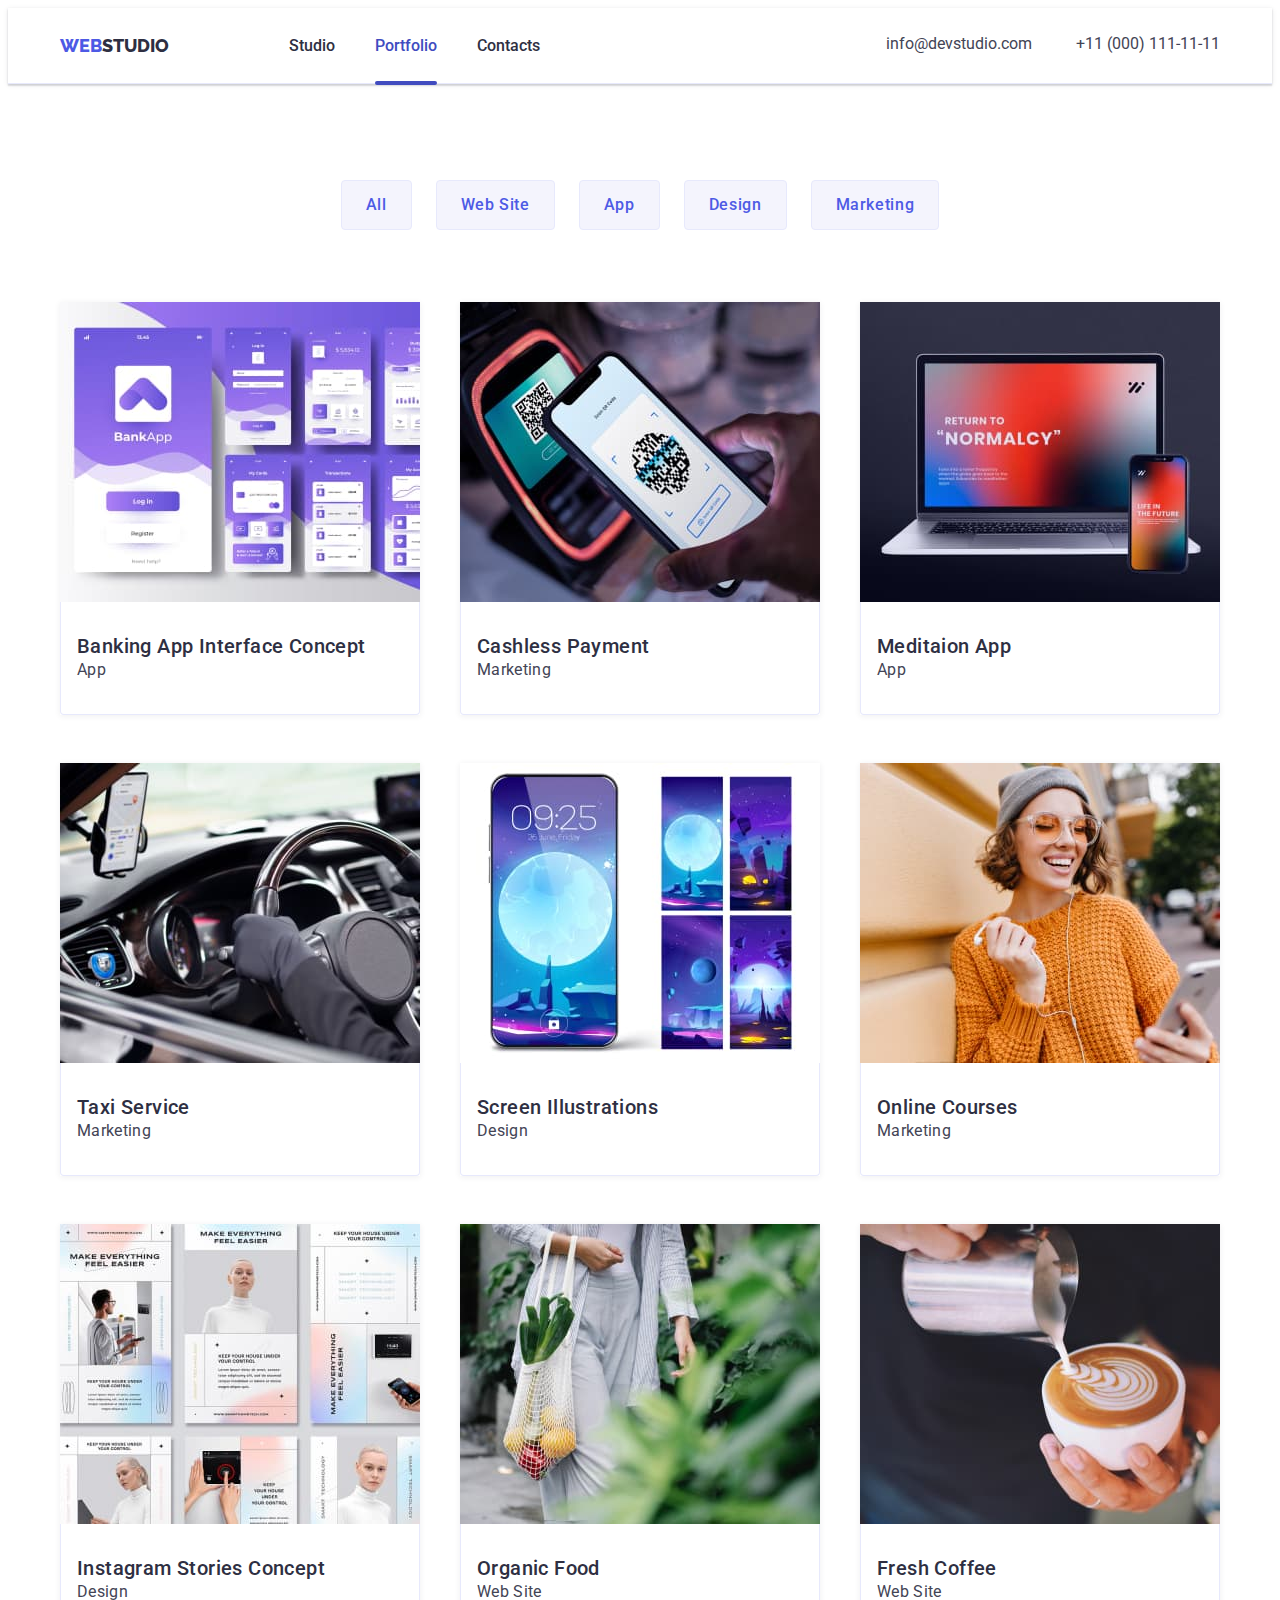
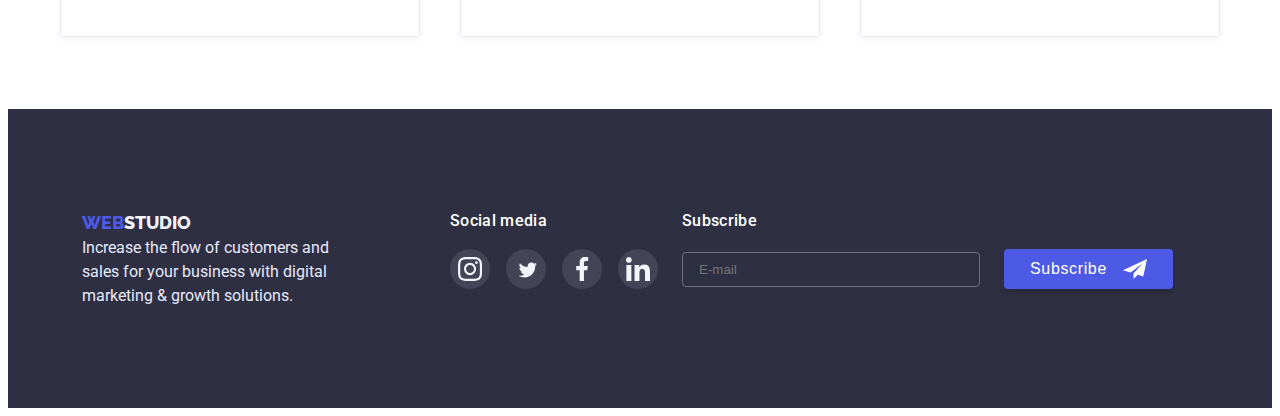
==== commit 0826a841: "initial finish" ====
--- a/portfolio.html
+++ b/portfolio.html
@@ -23,6 +23,7 @@
     <link rel="stylesheet" href="./css/tablet.css" />
     <link rel="stylesheet" href="./css/desktop.css" />
     <link rel="stylesheet" href="./css/styles.css" />
+    <link rel="stylesheet" href="./css/mobile.css" />
   </head>
 
   <body class="tmp-brdr">
@@ -49,9 +50,9 @@
               </li>
             </ul>
           </nav>
-          <button type="button" class="modal-menu-button">
-            <svg class="modal-burger-color" width="32" height="32">
-              <use href="./images/icons-optymisov.svg#icon-burger-menu"></use>
+          <button type="button" class="modal-menu-button js-open-menu">
+            <svg class="modal-burger-color">
+              <use href="./images/icons-optymisov.svg#icon-burger"></use>
             </svg>
           </button>
         </div>
@@ -70,6 +71,79 @@
             </li>
           </ul>
         </address>
+      </div>
+
+      <!-- мобільне меню , стилі -  mobile.css -->
+
+      <div class="mobile-menu js-menu-container">
+        <div class="container mobile-menu-container">
+          <button type="button" class="mobile-menu-close-btn js-close-menu">
+            <svg class="mobile-menu-close-icon" width="8" height="8">
+              <use
+                href="./images/icons-optymisov.svg#icon-close-black-18dp"
+              ></use>
+            </svg>
+          </button>
+          <ul class="mobile-menu-menu">
+            <li class="mobile-menu-link">
+              <a href="./index.html" class="mobile-menu-text">Studio</a>
+            </li>
+            <li class="mobile-menu-link">
+              <a href="./portfolio.html" class="mobile-menu-text">Portfolio</a>
+            </li>
+            <li class="mobile-menu-link">
+              <a href="" class="mobile-menu-text">Contacts</a>
+            </li>
+          </ul>
+          <address class="">
+            <ul class="mobile-menu-address">
+              <li class="mobile-menu-address-link">
+                <a
+                  href="mailto:info@devstudio.com"
+                  class="link mobile-menu-text-address"
+                  >info@devstudio.com</a
+                >
+              </li>
+              <li class="mobile-menu-address-link">
+                <a
+                  href="tel:+110001111111"
+                  class="link mobile-menu-text-address"
+                  >+11 (000) 111-11-11</a
+                >
+              </li>
+            </ul>
+          </address>
+          <ul class="mobile-menu-social-list list">
+            <li class="ourteam-social-item">
+              <a href="" class="ourteam-social-link link">
+                <svg class="ourteam-social-icon">
+                  <use href="./images/icons.svg#icon-instagram"></use>
+                </svg>
+              </a>
+            </li>
+            <li class="ourteam-social-item">
+              <a href="" class="ourteam-social-link link">
+                <svg class="ourteam-social-icon">
+                  <use href="./images/icons.svg#icon-twitter"></use>
+                </svg>
+              </a>
+            </li>
+            <li class="ourteam-social-item">
+              <a href="" class="ourteam-social-link link">
+                <svg class="ourteam-social-icon">
+                  <use href="./images/icons.svg#icon-facebook"></use>
+                </svg>
+              </a>
+            </li>
+            <li class="ourteam-social-item">
+              <a href="" class="ourteam-social-link link">
+                <svg class="ourteam-social-icon">
+                  <use href="./images/icons.svg#icon-linkedin"></use>
+                </svg>
+              </a>
+            </li>
+          </ul>
+        </div>
       </div>
     </header>
 
@@ -559,47 +633,38 @@
             </ul>
           </div>
 
-          <div class="footer-subscribe">
-            <form class="footer-subscribe-contact-form">
-              <div class="footer-block-inline">
-                <label for="email-foot" class="footer-subscribe-label">
-                  <div class="footer-block-text">
-                    <span class="footer-subscribe-label-text">Subscribe</span>
-                  </div>
-
-                  <div class="footer-subscribe-form-control">
-                    <input
-                      type="email"
-                      class="footer-subscribe-form-input"
-                      placeholder="E-mail"
-                      name="email"
-                      id="email-foot"
-                    />
-                  </div>
-                </label>
-
-                <div class="footer-subscribe-grop">
-                  <button
-                    type="submit"
-                    class="footer-subscribe-btn footer-subscribe-button"
-                  >
-                    <p class="footer-subscribe-text-btn">Subscribe</p>
-                    <svg
-                      class="footer-subscribe-btn-icon"
-                      width="24"
-                      height="24"
-                    >
-                      <use
-                        href="./images/icons-optymisov.svg#icon-subscribe"
-                      ></use>
-                    </svg>
-                  </button>
-                </div>
-              </div>
+          <!-- subscribe  -->
+          <div class="footer-form-container">
+            <p class="footer-form-text">Subscribe</p>
+            <form class="footer-form">
+              <label>
+                <input
+                  type="email"
+                  name="user-email"
+                  class="footer-modal-form-input"
+                  required
+                  placeholder="E-mail"
+                />
+              </label>
+              <button type="submit" class="footer-modal-form-submit">
+                <span class="footer-modal-form-submit-text">Subscribe</span>
+                <svg
+                  class="footer-modal-form-submit-icon"
+                  width="24"
+                  height="24"
+                >
+                  <use href="./images/icons-optymisov.svg#icon-subscribe"></use>
+                </svg>
+              </button>
             </form>
           </div>
         </div>
       </div>
     </footer>
+          </div>
+        </div>
+      </div>
+    </footer>
+    <script src="./js/mobile-menu.js"></script>
   </body>
 </html>
--- a/css/modal.css
+++ b/css/modal.css
@@ -1,13 +1,6 @@
-.container{
-    width: 100%;  
-    padding-left: 16px;
-    padding-right: 16px;
-    /* background-color: rgb(176, 205, 205);  */
-} 
-
 @media screen and (min-width: 480px) {
     .container{
-        width: 458px;
+        max-width: 458px;
         margin-left: auto;
         margin-right: auto;        
     }    
@@ -16,6 +9,15 @@
 @media screen and (min-width: 767px) {
     .modal-menu-button{
         display: none;
+        /* background-color: transparent;
+        border: none;
+        line-height: 0; */
+    }
+
+    .modal-menu-button{
+        background-color: transparent;
+        border: none;
+        line-height: 0;
     }
 
     .header-section{
@@ -89,6 +91,18 @@
     .hero-advantages-icon{
         display: none;
     } 
+
+    .hero-advantages-direction{
+        font-weight: 700;
+        font-size: 36px;
+        line-height: 1.11;
+    }
+    
+    .hero-advantages-text{
+        font-weight: 500;
+        font-size: 16px;
+        line-height: 1.5;
+    }
         
     .hero-advantages-section {
         padding-top: 96px;
@@ -124,18 +138,17 @@
 @media screen and (max-width: 767px) {
     .ourteam-section{
         padding-top: 96px;
-        padding-bottom: 128px;
+        padding-bottom: 56px;
     } 
 
      .ourteam-block {
           display: block;
-          margin-bottom: 128px;
      } 
      
      .ourteam-item-grunt {
         margin-bottom: 72px;
-        margin-left: 82px;
-        margin-right: 82px;
+        margin-left: auto;
+        margin-right: auto;
      }
 
      .ourteam-social-list {
@@ -145,7 +158,7 @@
 
      .ourteam-social-list{
         display: flex;
-        justify-content: space-between;
+        justify-content: space-evenly;
         margin-top: 8px;
     }
 }
@@ -161,6 +174,17 @@
     .customers-list{
         gap: 72px 16px;
     }
+
+    .customers-link{
+        width: 190px;
+        height: 88px;
+    }
+
+    .customers-icon{
+        width: 110px;
+        height: 56px;
+    }
+
 }
 
      /*----- footer -----*/
@@ -178,7 +202,7 @@
     }
 
     .footer-block{
-        width: 268px;
+        max-width: 268px;
         display: block;
         margin-left: auto;
         margin-right: auto;
@@ -203,56 +227,72 @@
     }
 
          /* subscribe */
-
-    .footer-subscribe{
-        /* width: 396px; */
-        height: 136px;
-        margin-bottom: 96px;
-    }
-
-    .footer-subscribe-contact-form{
-        /* width: 453px; */
-        height: 80px;
-        margin-right: 0;
-    }
-
- /* .footer-block-inline {
-        display: inline-block;
-    }    */
-
-    .footer-subscribe-label{
-        display: block;
-    }
-
-   
-
-    .footer-block-text {
+       
+    .footer-form-text {
+        text-align: center;
+        font-weight: 500;
+        color: #ffffff;
         margin-bottom: 16px;
-        text-align: center;
-    }
-
-    .footer-subscribe-label-text {
-        text-align: center;
-    }   
-    
-    .footer-subscribe-form-control{
-        position: relative;
-    }
-
-    .footer-subscribe-form-input{
-        position: absolute;
-        right: 20%;
-    }
-
-    .footer-subscribe-grop{
-        position: relative;
-     }
-    
-    .footer-subscribe-btn {
-        position: absolute;
-        top: 60px;
-        right: 120px;
-    }    
+      }
+
+      .footer-modal-form-input {
+        /* display: block; */
+        color: #ffffff;
+        background-color: inherit;
+        width: 100%;
+        margin-bottom: 16px;
+        border: 1px solid rgba(255, 255, 255, 0.3);
+        border-radius: 4px;
+        padding: 9px 16px;
+        transition: border-color var(--semofor-button-grunt);
+      }
+
+      .footer-modal-form-input::placeholder {
+        font-size: 12px;
+        line-height: 2;
+        letter-spacing: 0.04em;
+        color: rgba(255, 255, 255, 0.6);
+      }
+
+      .footer-modal-form-input:focus {
+        outline: none;
+        border-color: #4d5ae5;
+      }
+
+      .footer-modal-form-submit {
+        margin: 0 auto;
+        display: flex;
+        justify-content: center;
+        align-items: center;
+        min-width: 169px;
+        align-self: center;
+        padding: 8px 24px;
+        background-color: #4d5ae5;
+        border: none;
+        box-shadow: 0px 4px 4px rgba(0, 0, 0, 0.15);
+        border-radius: 4px;
+        transition: background-color var(--semofor-button-grunt);
+      }
+
+      .footer-modal-form-submit:hover,
+      .footer-modal-form-submit:focus {
+        background-color: var(--color-button-link);
+        cursor: pointer;
+      }
+
+      .footer-modal-form-submit-text {
+        font-weight: 500;
+        font-size: 16px;
+        line-height: 1.15;
+        letter-spacing: 0.04em;
+        color: #ffffff;
+        margin-right: 16px;
+      }
+      
+      .footer-modal-form-submit-icon {
+        fill: #ffffff;
+      }
+
 }
 
 /*------ portfolio -----*/
@@ -281,7 +321,18 @@
 /* фото наших робіт CARDS */
 
 @media screen and (max-width: 767px) {
-
-}
-
-
+}
+
+/* modal wind */
+
+@media screen and (max-width: 767px) {
+    .modal-modal{
+        width: 392px;
+        height: 586px;
+    }
+}
+
+
+
+
+
--- a/css/tablet.css
+++ b/css/tablet.css
@@ -1,7 +1,7 @@
 
 @media screen and (min-width: 767px) {
     .container{
-        width: 766px;
+        max-width: 768px;
          /* background-color: rgb(128, 174, 128);  */
     }
     .block{
@@ -59,6 +59,18 @@
         display: none;
     }
 
+    .hero-advantages-direction{
+        font-weight: 700;
+        font-size: 36px;
+        line-height: 1.11;
+    }
+    
+    .hero-advantages-text{
+        font-weight: 500;
+        font-size: 16px;
+        line-height: 1.5;
+    }
+
     .hero-advantages-section {
         padding-top: 96px;
         padding-bottom: 24px;
@@ -136,6 +148,16 @@
     .customers-list{
         gap: 72px 24px;
     }
+
+    .customers-link{
+        width: 168px;
+        height: 88px;
+    }
+
+    .customers-icon{
+        width: 104px;
+        height: 56px;
+    }
 }
 
 /*----- footer -----*/
@@ -161,10 +183,6 @@
 
     .footer-block-social{        
         width: 208px;
-    }
-
-    .footer-block-text {
-        margin-bottom: 16px;        
     }
 
     .footer-subscribe-grop{
@@ -176,6 +194,32 @@
         top: -40px;
         right: -175px;
     } 
+
+.footer-form-text {
+    font-weight: 500;
+    color: #ffffff;
+    margin-bottom: 16px;
+    font-size: 16px;
+    line-height: 1.5;
+    letter-spacing: 0.02em;
+}
+
+.footer-form {
+    display: flex;
+    justify-content: center;
+    align-items: center;
+    gap: 24px;
+    flex-wrap: wrap;
+}
+
+.footer-modal-form-input {
+    width: 264px;
+    margin-bottom: 0;  
+}
+
+    
+
+
 }
 
 /*------ portfolio -----*/
@@ -202,4 +246,21 @@
 
 @media screen and (min-width: 767px) {
 
-}+}
+
+/* modal wind */
+
+@media screen and (min-width: 767px) {
+    .modal-modal{
+        width: 408px;
+        height: 586px;
+    }
+
+}
+
+
+.mobile-menu {
+    display: none;
+    
+}
+
--- a/css/desktop.css
+++ b/css/desktop.css
@@ -1,7 +1,7 @@
 
 @media screen and (min-width: 1200px) {
     .container{
-        width: 1160px;
+        max-width: 1160px;
         /* background-color: rgb(138, 138, 181);  */
     }
 }
@@ -24,7 +24,7 @@
 
 @media screen and (min-width: 1200px) {
     .hero-section{
-        /* min-width: 1440px; */
+        max-width: 1440px;
         background-image: linear-gradient(rgba(46, 47, 66, 0.7), rgba(46, 47, 66, 0.7)),url(../images/desktop-hero-img-1x.jpg);
         height: 600px;
     }
@@ -54,6 +54,17 @@
 @media screen and (min-width: 1200px) {
     .hero-advantages-icon{
         display: flex;
+    }
+
+    .hero-advantages-direction{
+        font-weight: 500;
+        font-size: 20px;
+        line-height: 1.2;
+    }
+    
+    .hero-advantages-text{
+        font-size: 16px;
+        line-height: 1.5;
     }
 
     .hero-advantages-list{
@@ -145,6 +156,16 @@
     .customers-list{
         gap: 24px;
     }
+
+    .customers-link{
+        width: 168px;
+        height: 88px;
+    }
+
+    .customers-icon{
+        width: 104px;
+        height: 56px;
+    }
 }
 
 /*----- footer -----*/
@@ -205,6 +226,15 @@
 
 }
 
-
-
-
+/* modal wind */
+
+@media screen and (min-width: 1200px) {
+    .modal-modal{
+        width: 408px;
+        height: 584px;
+    }
+}
+
+
+
+
--- a/css/styles.css
+++ b/css/styles.css
@@ -114,6 +114,16 @@
     display: inline-block;
 } */
 
+.container{
+    width: 100%;  
+    padding-left: 16px;
+    padding-right: 16px;
+    margin-left: auto;
+    margin-right: auto;
+    /* background-color: rgb(176, 205, 205);  */
+} 
+
+
 /*.container{
     max-width: 1158px;
     margin-left: auto;
@@ -203,7 +213,7 @@
     padding-top: 192px; */
     background-repeat: no-repeat;
     background-position: center;
-    /* background-size: 1440px; */
+    background-size: 100%;
 }
 
 .hero-image{    
@@ -254,15 +264,10 @@
 
 /*напрямок*/
 .hero-advantages-direction{
-    font-weight: 500;
-    font-size: 20px;
-    line-height: 1.2;
     color: var(--accent-color-logo-grunt);
 }
 
 .hero-advantages-text{
-    font-size: 16px;
-    line-height: 1.5;
     color: var(--advantages-ourteam-text);
 }
 
@@ -385,8 +390,6 @@
     color: var(--color-customers-ikons);
     border: 1px solid var(--color-customers-ikons);
     border-radius: 4px;
-    width: 168px;
-    height: 88px;
     transition: color var(--semofor-button-grun-customers), border var(--semofor-button-grun-customers);
 }
 
@@ -397,8 +400,6 @@
 }
 
 .customers-icon{
-    width: 104px;
-    height: 56px;
     fill: currentColor;
 }
 
@@ -460,10 +461,9 @@
 
 .footer-social-list{
     display: flex;
-    gap: 24px;
+    gap: 16px;
     justify-content: center;
     align-items: center;
-    margin-top: 8px;
 }
 
 .footer-social-item{
@@ -495,85 +495,63 @@
     height: 24px;
 }
 
+.footer-modal-form-input {
+    /* width: 264px;
+    margin-bottom: 0; */
+
+    color: #ffffff;
+    background-color: inherit;
+    border: 1px solid rgba(255, 255, 255, 0.3);
+    border-radius: 4px;
+    padding: 9px 16px;
+    transition: border-color var(--semofor-button-grunt);
+}
+
+.footer-modal-form-submit {
+    margin: 0 auto;
+    display: flex;
+    justify-content: center;
+    align-items: center;
+    min-width: 169px;
+    align-self: center;
+    padding: 8px 24px;
+    background-color: #4d5ae5;
+    border: none;
+    box-shadow: 0px 4px 4px rgba(0, 0, 0, 0.15);
+    border-radius: 4px;
+    transition: background-color var(--semofor-button-grun-customers);
+}
+
+.footer-modal-form-submit-text {
+    font-weight: 500;
+    font-size: 16px;
+    line-height: 1.15;
+    letter-spacing: 0.04em;
+    color: #ffffff;
+    margin-right: 16px;
+}
+
+.footer-modal-form-submit-icon {
+    fill: #ffffff;
+}
+
 /* ----- subscribe -----*/
 
 
 
-.footer-subscribe-label-text{
-    font-weight: 500;
-    font-size: 16px;
-    line-height: 1.5;
-    letter-spacing: 0.02em;
-    color: #FFFFFF;   
-}
-
-.footer-subscribe-form-input{
-    min-width: 264px;
-    height: 40px;
-    padding: 0 0 0 16px;
-    border: 1px solid rgba(255, 255, 255, 0.3);
-    border-radius: 4px;
-    /* position: absolute; */
-    /* bottom: -58px;
-    left: 0; */
-    background-color: #2E2F42;
-    font-size: 12px;
-    line-height: 2;
-    display: flex;
-    align-items: center;
-    letter-spacing: 0.04em;
-    color: rgba(255, 255, 255, 0.6);
-}
-
-.footer-subscribe-form-input:focus-visible{
-    outline: none;
-}
-
-
-
-.footer-subscribe-btn{    
-    font-family: 'Roboto' , sans-serif;
-    padding: 8px 16px 8px 24px;
-    font-weight: 500;
-    font-size: 16px;
-    line-height: 1.5;
-    display: flex;
-    align-items: center;
-    color: var(--main-title-color);
-    margin: 0 auto;
+
+
+/* внес */
+
+.footer-modal-form-submit {
+    transition: background-color var(--semofor-button-grunt);
+  }
+
+  .footer-modal-form-submit:hover,
+  .footer-modal-form-submit:focus {
+    background-color: var(--color-button-link);
     cursor: pointer;
-    border-radius: 4px;
-    border: 1px solid var(--color-tmp-brdr);
-    box-shadow: 0px 4px 4px rgba(0, 0, 0, 0.15);
-    
-}
-
-
-.footer-subscribe-text-btn{
-    max-width: 165px;
-    margin-right: 16px;
-}
-
-.footer-subscribe-btn-icon{
-    background-color: var(--color-logo-button);
-    fill: #ffffff;
-    transition: var(--semofor-button-grunt);
-}
-
-.footer-subscribe-button{
-    background-color: var(--color-logo-button); 
-    transition: var(--semofor-button-grunt);    
-}
-
-.footer-subscribe-button:hover,
-.footer-subscribe-button:focus{
-    background-color: var(--color-button-link);
-}
-
-.footer-subscribe-button:hover  .footer-subscribe-btn-icon,
-.footer-subscribe-button:focus  .footer-subscribe-btn-icon{
-    background-color: var(--color-button-link);
-}
+  }
 
 
 /*------ portfolio -----*/
@@ -687,8 +665,6 @@
 }
 
 .modal-modal{
-    width: 408px;
-    height: 584px;
     background-color: #FCFCFC;
     box-shadow: 0px 1px 1px rgba(0, 0, 0, 0.14), 0px 1px 3px rgba(0, 0, 0, 0.12), 0px 2px 1px rgba(0, 0, 0, 0.2);
     border-radius: 4px;
@@ -769,6 +745,7 @@
 
 .modal-label{
     display: block;
+    position: relative;
 }
 
 .modal-label-text{
@@ -778,9 +755,9 @@
     color: #8E8F99;    
 }
 
-.modal-form-control{
+/* .modal-form-control{
     position: relative;
-}
+} */
 
 .modal-contact-form-input{
     width: 100%;
@@ -808,7 +785,7 @@
     height: 24px;   
     position: absolute;   
     left: 10px;
-    top: 42%;
+    top: 58%;
     transform: translateY(-50%);
 }
 
--- a/css/mobile.css
+++ b/css/mobile.css
@@ -0,0 +1,170 @@
+/* мобільне меню */
+:root{
+    --semofor-button-grunt: 300ms cubic-bezier(1, 0.04, 1, 1);
+}
+
+
+
+@media screen and (max-width: 767px) {
+
+    /* .container{
+        width: 100%;  
+        padding-left: 16px;
+        padding-right: 16px;
+        background-color: rgb(176, 205, 205);  
+    }  */
+
+    
+    .mobile-menu {
+        display: flex;
+        /* max-width: 460px; */
+        width: 100%;
+        height: 100%;
+        /* border: 1px solid tomato; */
+        position: fixed; 
+        background-color: #fff;
+        z-index: 1000;
+        flex-direction: column;
+        opacity: 0;
+        visibility: hidden;
+        pointer-events: none;
+        transition: var(--semofor-button-grunt);
+        /* position: absolute; */
+        top: 50%;
+        left: 50%;
+        transform: translate(-50%, -50%);
+    }
+
+    .mobile-menu.is-open {
+        opacity: 1;
+        visibility: visible;
+        pointer-events: auto;
+    }
+
+    .mobile-menu-container {
+        position: relative;
+    }
+
+    .mobile-menu-menu {
+        display: flex;
+        margin-top: 80px;
+        margin-left: 40px;
+        margin-bottom: 284px;
+        /* width: 151px;
+        height: 200px; */
+        flex-direction: column;
+        justify-content: space-between;
+        gap: 40px;
+    }
+    
+    .mobile-menu-link {
+        display: block;
+        
+    }
+    
+    .mobile-menu-address {
+        display: flex;
+        /* width: 337px;
+        height: 104px; */
+        margin-bottom: 48px;
+        margin-left: 40px;
+        flex-direction: column-reverse;
+        justify-content: space-between;
+        gap: 40px;
+    }
+    
+    .mobile-menu-address-link {
+        display: block;
+    }
+    
+    .mobile-menu-social-list {
+        display: flex;
+        gap: 24px;
+        margin-left: 40px;
+        margin-right: 60px;
+        justify-content: space-between;
+        margin-bottom: 40px;
+        flex-wrap: wrap;
+    }
+    
+    /* .ourteam-social-item {
+        width: 40px;
+        height: 40px;
+    } */
+    
+    /* .ourteam-social-link {
+    
+    } */
+    
+    /* .ourteam-social-icon {
+        width: 18px;
+        height: 18px;
+        fill: currentColor;
+    } */
+    
+    
+    
+    .mobile-menu-close-btn {
+        position: absolute;
+        top: 24px;
+        right: 24px;
+        display: flex;
+        justify-content: center;
+        align-items: center;
+        background: #E7E9FC;
+        border: 1px solid rgba(0, 0, 0, 0.1);
+        padding: 0;
+        border-radius: 50%;
+        height: 24px;
+        width: 24px;
+        cursor: pointer;
+        transition: var(--semofor-button-grunt);
+    }
+    
+    .mobile-menu-close-icon {
+        background: #E7E9FC;
+        /* outline: none; */
+        transition: var(--semofor-button-grunt);
+    }
+
+    .mobile-menu-text {
+        font-weight: 700;
+        font-size: 36px;
+        line-height: 1.11;
+        letter-spacing: 0.02em;
+        text-transform: capitalize;
+        color: #434455;
+        transition: var(--semofor-button-grunt);
+    }
+
+    .mobile-menu-text:hover,.mobile-menu-text:focus {
+        color: #404BBF;
+    }
+
+
+
+    .mobile-menu-text-address {
+        font-weight: 500;
+        font-size: 20px;
+        line-height: 1.2;
+        letter-spacing: 0.02em;
+        color: #434455;
+    } 
+
+    .mobile-menu-text-tel {
+        font-weight: 700;
+        font-size: 36px;
+        line-height: 1.11;
+        letter-spacing: 0.02em;
+        text-transform: capitalize;
+        color: #434455;
+    }
+}
+
+/* @media screen and (max-width: 427px) {
+    .mobile-menu-text-tel {
+      font-size: 25px;
+    }
+  } */
+
+
